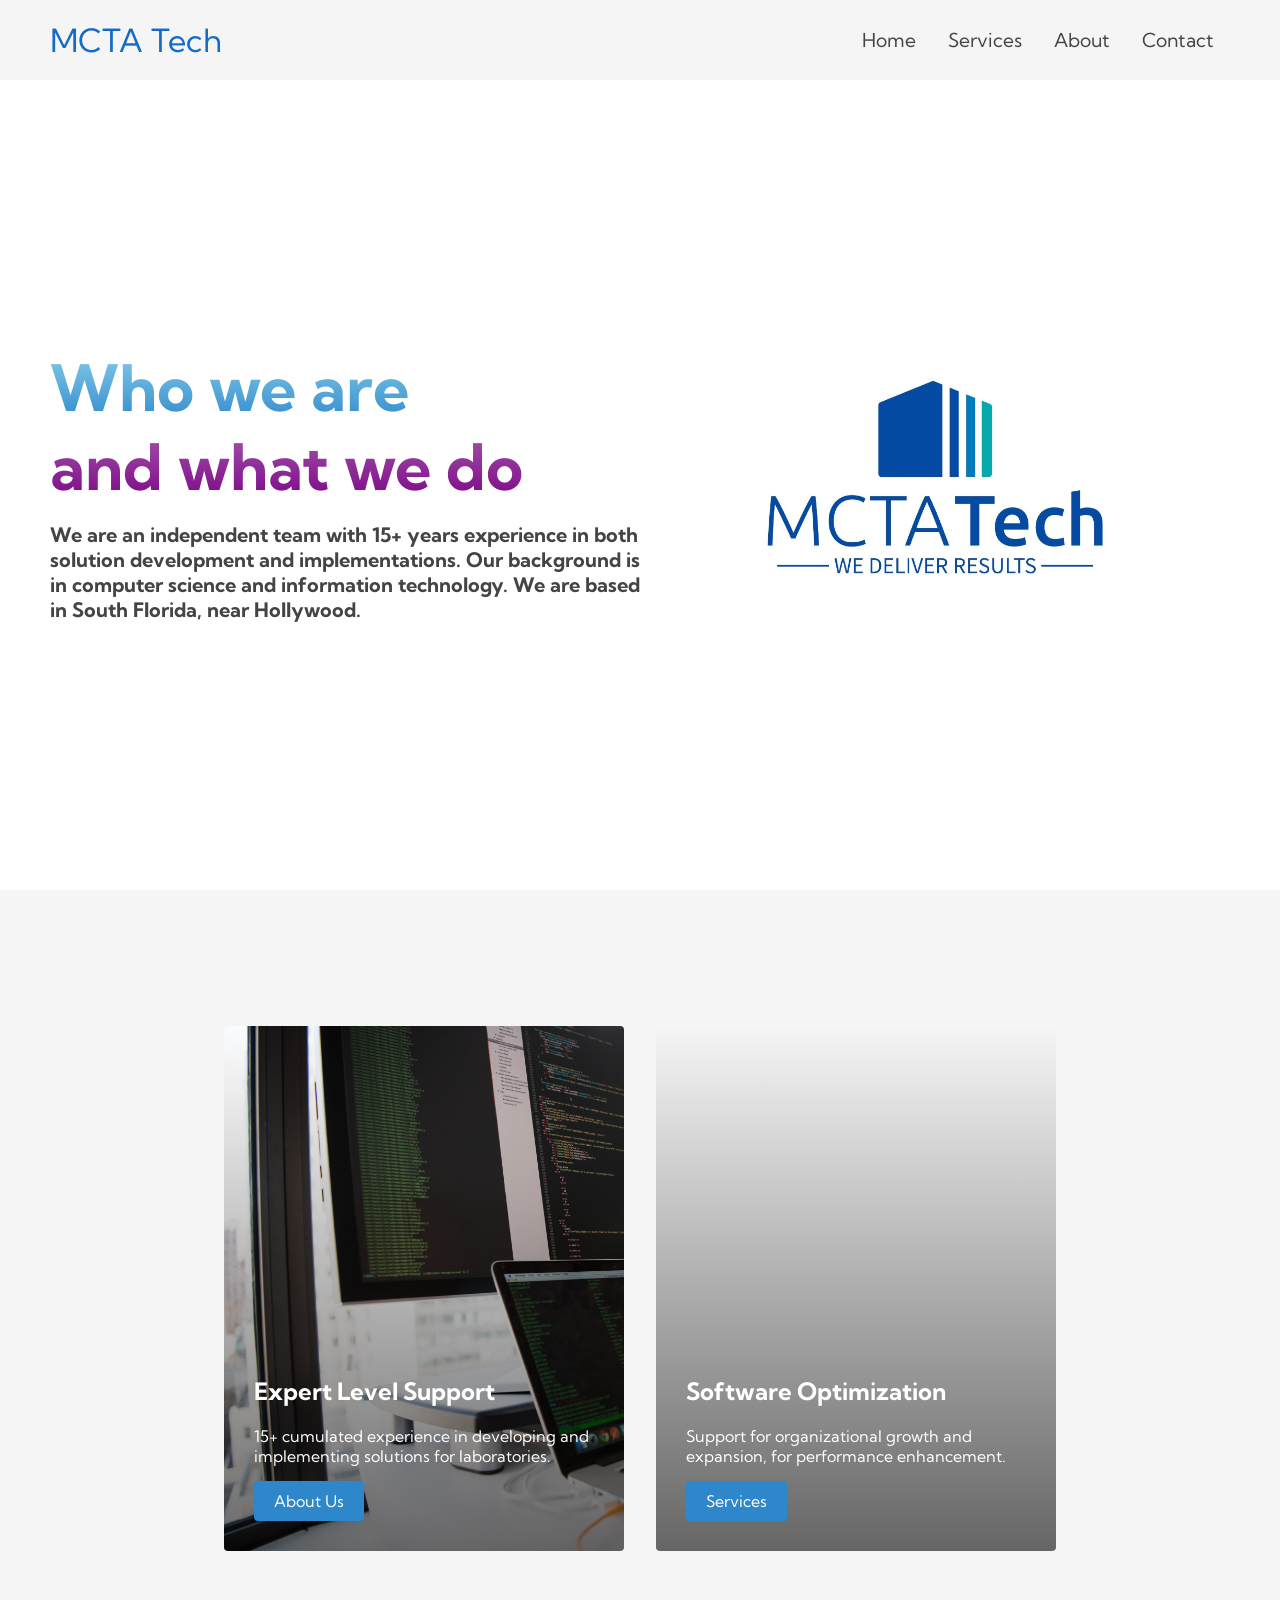
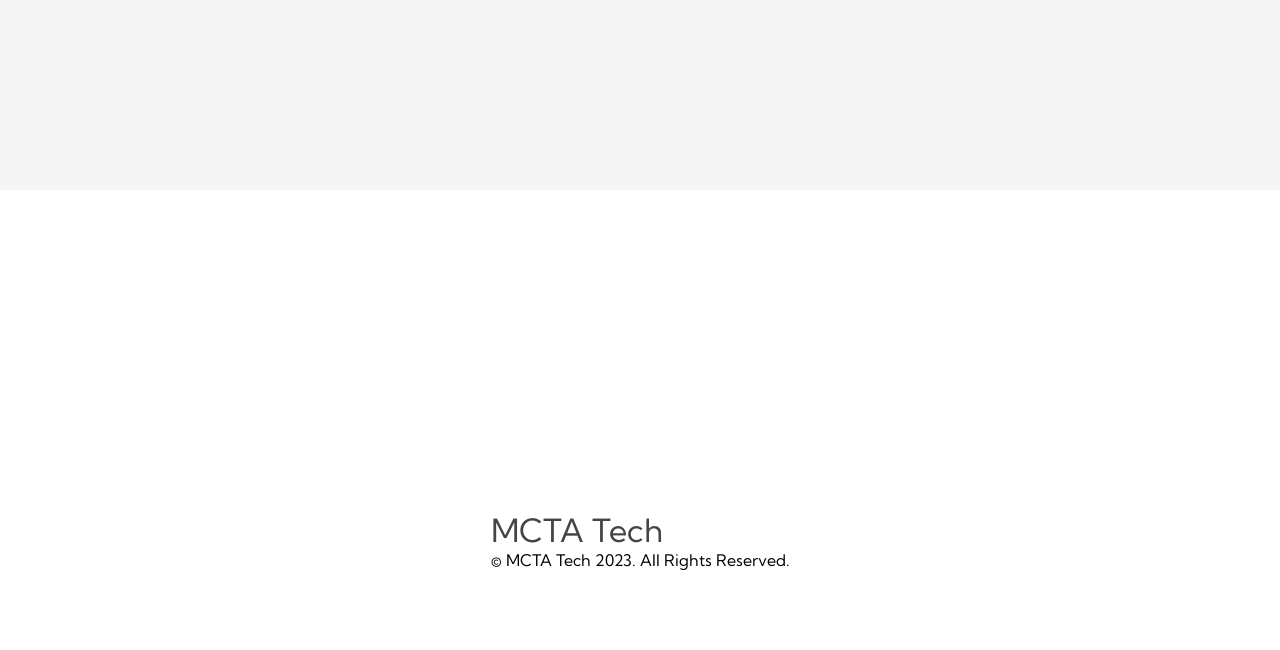
==== aboutus.html @ 3c1757f3 "Update aboutus.html" ====
<!DOCTYPE html>
<html lang="en">
    <head>
        <meta charset="UTF-8" />
        <meta name="viewport" content="width=device-width, initial-scale=1.0, user-scalable=no">
        <title>MCTA Tech</title>
        <link rel="stylesheet" href="style.css" />
        <link rel="icon" type="image/png" href="mcico.png">
        <link href="https://fonts.googleapis.com/css2?family=Kumbh+Sans:wght@500;700&display=swap" rel="stylesheet">
    </head>
    <body>
        <nav class="navbar">
            <div class="navbar__container">
                <a href="index.html" id="navbar__logo">MCTA Tech</a>
                <div class="navbar__toggle" id="mobile-menu">
                    <span class="bar"></span>
                    <span class="bar"></span>
                    <span class="bar"></span>
                </div>
                <ul class="navbar__menu">
                    <li class="navbar__item">
                        <a href="index.html" class="navbar__links">Home</a>
                    </li>
                    <li class="navbar__item">
                        <a href="services.html" class="navbar__links">Services</a>
                    </li>
                    <li class="navbar__item">
                        <a href="aboutus.html" class="navbar__links">About</a>
                    </li>
                    <li class="navbar__item">
                        <a href="contact.html" class="navbar__links">Contact</a>
                    </li>

                    <!---
                    <li class="navbar__btn">
                        <a href="contact.html" class="button">Contact</a>
                    </li>
                    --->

                </ul> 
            </div>
        </nav>

        <!--hero section-->
        <div class="main">
            <div class="main__container">
                <div class="main__content">
                    <h1>Who we are</h1>
                    <h2>and what we do</h2>
                    <p>We are an independent team with 15+ years experience in both solution development and
                        implementations. Our background is in computer science and information technology.
                        We are based in South Florida, near Hollywood.</p>
                    <!-- <button class="main__btn"><a href="/services.html">Learn More</a></button> -->
                </div>
                <div class="main__img--container">
                    <img src="MCTA Tech.jpg" id="main__img">
                </div>    
            </div>
        </div>

        <!--Services Section-->
        <div class="services">
            <br><br><br><br><br><br>
            <div class="services__container">
                <div class="services__card">
                    <h2>Expert Level Support</h2>
                    <p>15+ cumulated experience in developing and implementing solutions for laboratories.</p>
                    <button><a href="aboutus.html">About Us</a></button>
                </div>
                <div class="services__card">
                    <h2>Software Optimization</h2>
                    <p>Support for organizational growth and expansion, for performance enhancement.</p>
                    <button><a href="services.html">Services</a></button>
                </div>
            </div>
        </div>

        <!--footer section-->
        <br>
        <br><br><br><br><br><br><br><br><br><br>
        <div class="footer__container">
            <div class="social__media">
                <div class="social__media--wrap">
                    <div class="footer__logo">
                        <a href="index.html" id="footer__logo"><i class=
                        "fas faa-gem"></i>MCTA Tech</a>
                    </div>
                    <p class="website__right">&copy; MCTA Tech 2023. All Rights Reserved.</p>
                </div>
            </div>
        </div>



        <script src="index.js"></script>
    </body>
</html>
---- style.css ----
* {
    box-sizing: border-box;
    margin: 0;
    padding: 0;
    font-family: 'Kumbh Sans', sans-serif
}

.navbar {
    background: whitesmoke;
    height: 80px;
    display: flex;
    justify-content: center;
    align-items: center;
    font-size: 1.2rem;
    position: sticky;
    top: 0;
    z-index: 999;
}

.navbar__container {
    display: flex;
    justify-content: space-between;
    height: 80px;
    z-index: 1;
    width: 100%;
    max-width: 1300px;
    margin: 0 auto;
    padding: 0 50px;
}

#navbar__logo {
    background-color: rgb(46, 135, 203);
    background-image: linear-gradient(to top, rgb(13, 117, 203) 0%, rgb(27, 98, 196) 100%);
    background-size: 100%;
    -webkit-background-clip: text;
    -moz-background-clip: text;
    -webkit-text-fill-color: transparent;
    -moz-text-fill-color: transparent;
    display: flex;
    align-items: center;
    cursor: pointer;
    text-decoration: none;
    font-size: 2rem;

}

.fa-gem {
    margin-right: 0.5rem;
}

.navbar__menu {
    display: flex;
    align-items: center;
    list-style: none;
    text-align: center;
}

.navbar__item {
    height: 80px;
}

.navbar__links {
    color: #444;
    display: flex;
    align-items: center;
    justify-content: center;
    text-decoration: none;
    padding: 0 1rem;
    height: 100%
}

/*
.navbar__btn {
    display: flex;
    justify-content: center;
    align-items: center;
    padding: 0 1rem;
    width: 100%
}

.button {
    display: flex;
    justify-content: center;
    align-items: center;
    text-decoration: none;
    padding: 10px 20px;
    height: 100%;
    width: 100%;
    border: none;
    outline: none;
    border-radius: 4px;
    background: rgb(46, 135, 203);
    color: #fff;
    transition: transform 0.3s;
}

.button:active {
    transform: scale(0.8);
}

*/

.navbar__links:hover {
    color:rgb(46, 135, 203);
    transition: all 0.3s ease;
}

@media screen and (max-width: 960px) {
    .navbar__container {
        display: flex;
        justify-content: space-between;
        height: 80px;
        z-index: 1;
        width: 100%;
        max-width: 1300px;
        padding: 0;
    }

    .navbar__menu {
        display: grid;
        grid-template-columns: auto;
        margin: 0;
        width: 100%;
        position: absolute;
        top: -1000px;
        opacity: 0;
        transition: all 0.5s ease;
        height: 50vh;
        z-index: -1;
    }

    .navbar__menu.active {
        background: whitesmoke;
        top: 100%;
        opacity: 1;
        transition: all 0.5s ease;
        z-index: 99;
        height: 50vh;
        font-size: 1.6rem;
    }

    #navbar__logo {
        padding-left: 25px;
    }

    .navbar__toggle .bar {
        width: 25px;
        height: 3px;
        margin: 5px auto;
        transition: all 0.3s ease-in-out;
        background: black;
    }

    .navbar__item {
        width: 100%;
    }

    .navbar__links {
        text-align: center;
        padding: 2rem;
        width: 100%;
        display: table;
    }

    #mobile-menu {
        position: absolute;
        top: 20%;
        right: 5%;
        transform: translate(5%, 20%);
    }

    .navbar__toggle .bar {
        display: block;
        cursor: pointer;
    }

    #mobile-menu.is-active .bar:nth-child(2) {
        opacity: 0;
    }

    #mobile-menu.is-active .bar:nth-child(1) {
        transform: translateY(8px) rotate(45deg);

    }

    #mobile-menu.is-active .bar:nth-child(1) {
        transform: translateY(8px) rotate(45deg);
    }

}

/* Hero section */

.main {
    background-color: white;
}

.main__container {
    display: grid;
    grid-template-columns: 1fr 1fr;
    align-items: center;
    justify-self: center;
    margin: 0 auto;
    height: 90vh;
    background-color: white;
    z-index: 1;
    width: 100%;
    max-width: 1300px;
    padding: 0 50px;
}

.main__content h1 {
    font-size: 4rem;
    background-color: rgb(46, 135, 203);
    background-image: linear-gradient(to top, rgb(46, 135, 203) 0%, skyblue 100%);
    background-size: 100%;
    -webkit-background-clip: text;
    -moz-background-clip: text;
    -webkit-text-fill-color: transparent;
    -moz-text-fill-color: transparent;
}

.main__content h2 {
    font-size: 4rem;
    background-color: rgb(122, 2, 133);
    background-image: linear-gradient(to top, rgb(122, 2, 133) 0%, rgb(165, 89, 172) 100%);
    background-size: 100%;
    -webkit-background-clip: text;
    -moz-background-clip: text;
    -webkit-text-fill-color: transparent;
    -moz-text-fill-color: transparent;
}

.main__content p {
    margin-top: 1rem;
    font-size: 20px;
    font-weight: 700;
    color: #444;
}

.main__btn {
    font-size: 1rem;
    background-image: linear-gradient(to top, rgb(46, 135, 203) 0%, skyblue 100%);
    padding: 14px 32px;
    border: none;
    border-radius: 4px;
    color: #444;
    margin-top: 2rem;
    cursor: pointer;
    position: relative;
    transition: all 0.35s;
    outline: none;
}

.main__btn a {
    position: relative;
    z-index: 2;
    color: white;
    text-decoration: none;
}

.main__btn:after {
    position: absolute;
    content: '';
    top: 0;
    left: 0;
    width: 0;
    height: 100%;
    background: rgb(132, 5, 143);
    transition: all 0.35s;
    border-radius: 4px;
}

.main__btn:hover {
    color: #fff;
}

.main__btn:hover:after {
    width: 100%;
}

.main__img--container {
    text-align: center;
}

#main__img {
    height: 80%;
    width: 80%;
}

/*  mobile responsive  */

@media screen and (max-width: 768px) {
    .main__container {
        display: grid;
        grid-template-columns: auto;
        align-items: center;
        justify-self: center;
        width: 100%;
        margin: 0 auto;
        height: 90vh;
    }
    .main__content {
        text-align: center;
        margin-bottom: 4rem;
    }

    .main__content h1 {
        font-size: 2.5rem;
        margin-top: 2rem;
    }

    .main__content h2 {
        font-size: 3rem;
    }

    .main__content p {
        margin-top: 1rem;
        font-size: 1.5rem;
    }
}

@media screen and (max-width: 480px) {
    .main__content h1 {
        font-size: 2rem;
        margin-top: 3rem;
    }

    .main__content h2 {
        font-size: 2rem;
    }

    .main__content p {
        margin-top: 2rem;
        font-size: 20px;
    }

    .main__btn {
        padding: 12px 36px;
        margin: 2.5rem 0;
    }
}


/*  Services CSS  */

.services {
    background: whitesmoke;
    display: flex;
    flex-direction: column;
    align-items: center;
    height: 100vh;
    margin-bottom: 20px;
}

.services h1 {
    background-color: rgb(46, 135, 203);
    background-image: linear-gradient(to right, rgb(84, 162, 222) 0%, rgb(96, 145, 209) 0%, rgb(98, 146, 228) 21%, rgb(70, 142, 201) 52%, rgb(99, 159, 183) 78%, skyblue 100%);
    background-size: 100%;
    margin-bottom: 5rem;
    font-size: 2.5rem;
    -webkit-background-clip: text;
    -moz-background-clip: text;
    -webkit-text-fill-color: transparent;
    -moz-text-fill-color: transparent;
}

.services__container {
    display: flex;
    justify-content: center;
    flex-wrap: wrap;
}

.services__card {
    margin: 1rem;
    height: 525px;
    width: 400px;
    border-radius: 4px;

    background-image: linear-gradient(
        to bottom, 
      rgba(0,0,0,0) 0%, 
      rgba(7, 6, 6, 0.6) 100%
      ), 
      url('code3.jpg');

    background-size: cover;
    position: relative;
    color: white;
}

.services__card:nth-child(2) {

    background-image: linear-gradient(
        to bottom, 
      rgba(0,0,0,0) 0%, 
      rgba(7, 6, 6, 0.6) 100%
      ), 
      url('building.jpg');

}

.services h2 {
    position: absolute;
    top: 350px;
    left: 30px;
}

.services__card p {
    position: absolute;
    top: 400px;
    left: 30px;
}

.services__card button {
    color: white;
    padding: 10px 20px;
    margin-top: 15px;
    border: none;
    outline: none;
    border-radius: 4px;
    background: rgb(46, 135, 203);
    position: absolute;
    top: 440px;
    left: 30px;
    font-size: 1rem;
    cursor: pointer;
    transition: transform 0.3s;
}

.services__card button:active {
    transform: scale(0.8);
}

.services__card:hover {
    transform: scale(1.075);
    transition: 0.2s ease-in;
    cursor: pointer;
}

.services__card a {
    color: white;
    text-decoration: none;
    display: inline-block;
}


@media screen and (max-width: 960px) {
    .services {
        height: 1600px;
    }

    .services h1 {
        font-size: 2rem;
        margin-top: 12rem;
    }
}

@media screen and (max-width: 480px) {
    .services {
        height: 1400px;
    }

    .services h1 {
        font-size: 1.2rem;
    }

    .services__card {
        width: 300px;
    }
}

/*  footer CSS  */

.footer__container {
    background-color: white;
    padding: 5rem 0;
    display: flex;
    flex-direction: column;
    justify-content: center;
    align-items: center;
}

#footer__logo {
    color: #444;
    display: flex;
    align-items: center;
    cursor: pointer;
    text-decoration: none;
    font-size: 2rem;
}

.midtext {
    color: #444;
    font-size: 20px;
}


.middiv {
    text-align: center;
    align-items: center;
    justify-content: center;
    display: flex;
}

.contactclass {
    text-align: center;
    align-items: center;
    justify-content: center;
    display: flex;
}


.form-contact {
    margin: auto;
    background-color: white;
    display: flex;
    flex-direction: column;
    gap: 1rem;
    align-items: center;
}

.contactmess {
    text-align: center;
    align-items: center;
    justify-content: center;
    display: flex;
}

.sentmessage {
    text-align: center;
    align-items: center;
    justify-content: center;
    display: flex;
}

.checkdiv {
    text-align: center;
    align-items: center;
    justify-content: center;
    display: flex;
}

.success {
    font-size: 20px;
    background-color: rgb(122, 2, 133);
    background-image: linear-gradient(to top, rgb(122, 2, 133) 0%, rgb(165, 89, 172) 100%);
    background-size: 100%;
    -webkit-background-clip: text;
    -moz-background-clip: text;
    -webkit-text-fill-color: transparent;
    -moz-text-fill-color: transparent;
}

.contacth2 {
    font-size: 3rem;
    background-color: rgb(46, 135, 203);
    background-image: linear-gradient(to top, rgb(46, 135, 203) 0%, skyblue 100%);
    background-size: 100%;
    -webkit-background-clip: text;
    -moz-background-clip: text;
    -webkit-text-fill-color: transparent;
    -moz-text-fill-color: transparent;
}

.form-contact input {
    width: 350px;
    height: 40px;
    padding: 0.5rem;
    border-radius: 16px;
    border: none;
    outline: none;
    box-shadow: 1px 1px 5px black;
}

.form-contact input[type="submit"]{

    background-color: rgb(142, 20, 153);
    background-image: linear-gradient(to top, rgb(133, 15, 143) 0%, rgb(165, 89, 172) 100%);
    background-size: 100%;

    padding: 10px 20px;
    margin-top: 8px; /* Add some spacing between the form and the submit button */

    color: white;
    display: none;
    border-radius: 10px;
    outline: none;
    height: 40px;
    width: 300px;
    font-size: 16px;
    cursor: pointer;
    transition: transform 0.3s;
}

.form-contact input[type="submit"]:active {
    transform: scale(0.8); /* Shrink the button on click */
}

/*--------------------------------*/

.services1 {
    background: whitesmoke;
    display: flex;
    flex-direction: column;
    align-items: center;
    height: 100vh;
    margin-bottom: 20px;
}

.services1 h1 {
    background-color: rgb(46, 135, 203);
    background-image: linear-gradient(to right, rgb(84, 162, 222) 0%, rgb(96, 145, 209) 0%, rgb(98, 146, 228) 21%, rgb(70, 142, 201) 52%, rgb(99, 159, 183) 78%, skyblue 100%);
    background-size: 100%;
    margin-bottom: 5rem;
    font-size: 2.5rem;
    -webkit-background-clip: text;
    -moz-background-clip: text;
    -webkit-text-fill-color: transparent;
    -moz-text-fill-color: transparent;
}

.services1__container {
    display: flex;
    justify-content: center;
    flex-wrap: wrap;
}

.services1__card {
    margin: 1rem;
    height: 525px;
    width: 400px;
    border-radius: 4px;

    background-image: linear-gradient(
        to bottom, 
      rgba(0,0,0,0) 0%, 
      rgba(7, 6, 6, 0.6) 100%
      ), 
      url('code3.jpg');

    background-size: cover;
    position: relative;
    color: white;
}

.services1__card:nth-child(2) {

    background-image: linear-gradient(
        to bottom, 
      rgba(0,0,0,0) 0%, 
      rgba(7, 6, 6, 0.6) 100%
      ), 
      url('building.jpg');

}

.services1 h2 {
    position: absolute;
    top: 350px;
    left: 30px;
}

.services1__card p {
    position: absolute;
    top: 400px;
    left: 30px;
}

.services1__card button {
    color: white;
    padding: 10px 20px;
    margin-top: 15px;
    border: none;
    outline: none;
    border-radius: 4px;
    background: rgb(46, 135, 203);
    position: absolute;
    top: 440px;
    left: 30px;
    font-size: 1rem;
    cursor: pointer;
    transition: transform 0.3s;
}

.services1__card button:active {
    transform: scale(0.8);
}

.services1__card:hover {
    transform: scale(1.075);
    transition: 0.2s ease-in;
    cursor: pointer;
}

.services1__card a {
    color: white;
    text-decoration: none;
    display: inline-block;
}


@media screen and (max-width: 960px) {
    .services1 {
        height: 1600px;
    }

    .services1 h1 {
        font-size: 2rem;
        margin-top: 12rem;
    }
}

@media screen and (max-width: 480px) {
    .services1 {
        height: 1400px;
    }

    .services1 h1 {
        font-size: 1.2rem;
    }

    .services1__card {
        width: 300px;
    }
}


/*-----Captcha-------*/

.containerr {
    text-align: center;
    align-items: center;
    justify-content: center;

}

.containerr input {
    width: 250px;
    height: 40px;
    padding: 0.5rem;
    border-radius: 16px;
    border: none;
    outline: none;
    box-shadow: 1px 1px 5px black;

}

#capbtn {
    background-color: rgb(142, 20, 153);
    background-image: linear-gradient(to top, rgb(133, 15, 143) 0%, rgb(165, 89, 172) 100%);
    background-size: 100%;
    padding: 10px 20px;
    margin-top: 8px; /* Add some spacing between the form and the submit button */
    color: white;
    border: none;
    border-radius: 10px;
    outline: none;
    height: 40px;
    width: 250px;
    font-size: 16px;
    cursor: pointer;
    transition: transform 0.3s;
 
}

#capbtn:active {
    transform: scale(0.8); /* Shrink the button on click */
}


.message {
    margin-top:7px;
    font: 16px;
    display: none;
}

.message.active {
    display: block;
}

.input_field {
    margin-top: 10px;
}

/*--Services page edit--*/

.p1 {
    margin-top: 1rem;
    font-size: 20px;
    font-weight: 700;
    color: #444;
}

.divp1 {
    justify-content: center;
    align-items: center;
    text-align: center;
}
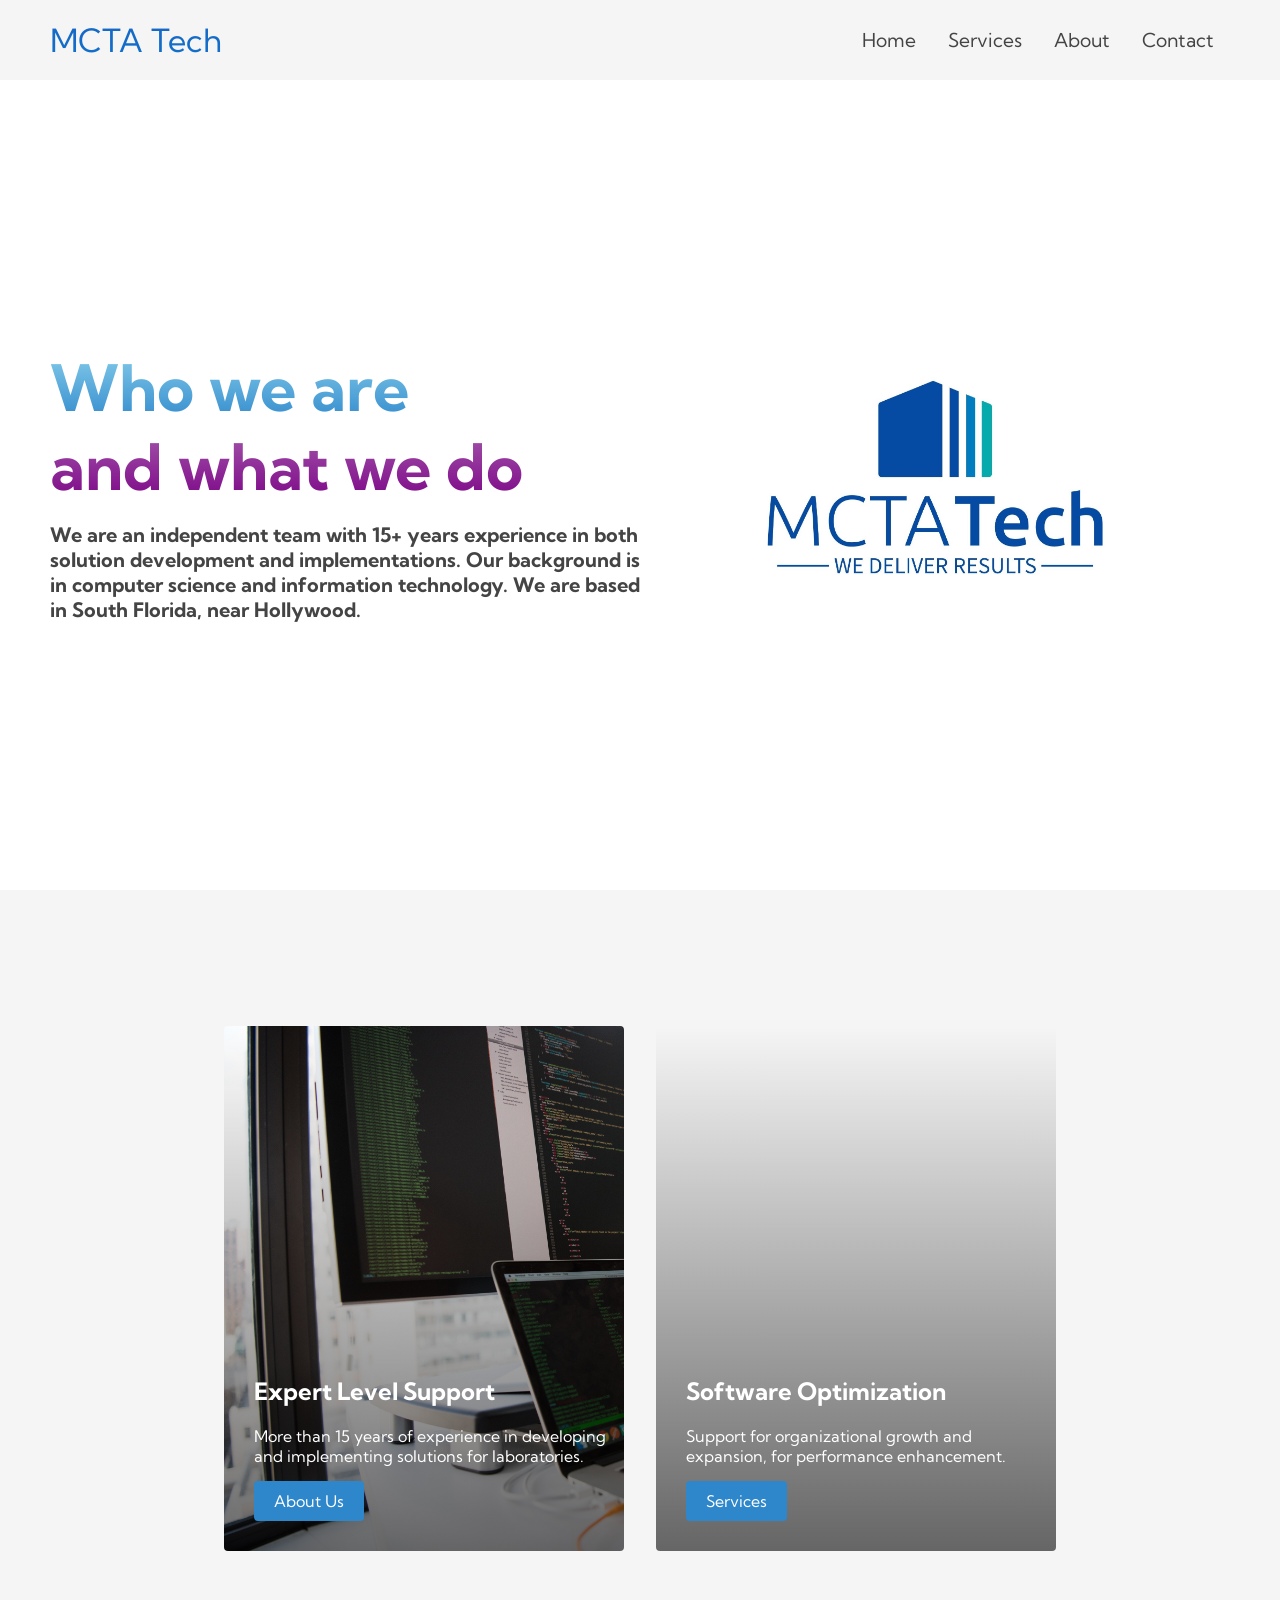
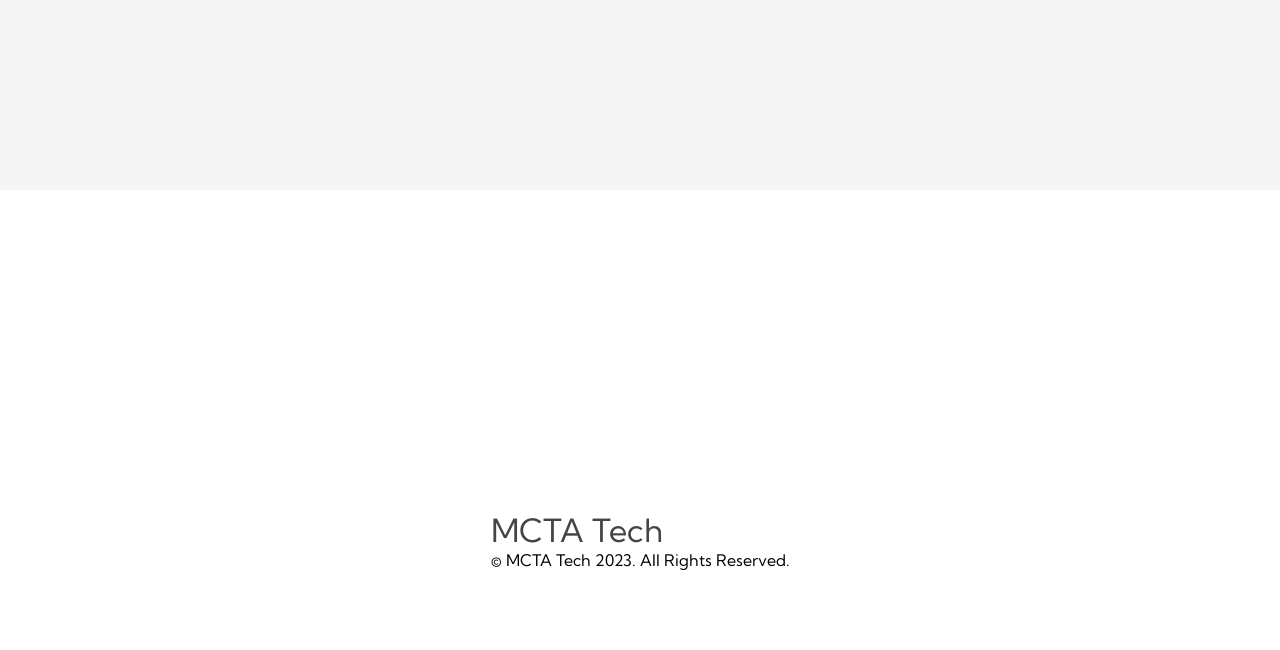
==== commit 8a4f451d: "Update aboutus.html" ====
--- a/aboutus.html
+++ b/aboutus.html
@@ -64,7 +64,7 @@
             <div class="services__container">
                 <div class="services__card">
                     <h2>Expert Level Support</h2>
-                    <p>15+ cumulated experience in developing and implementing solutions for laboratories.</p>
+                    <p>More than 15 years of experience in developing and implementing solutions for laboratories.</p>
                     <button><a href="aboutus.html">About Us</a></button>
                 </div>
                 <div class="services__card">
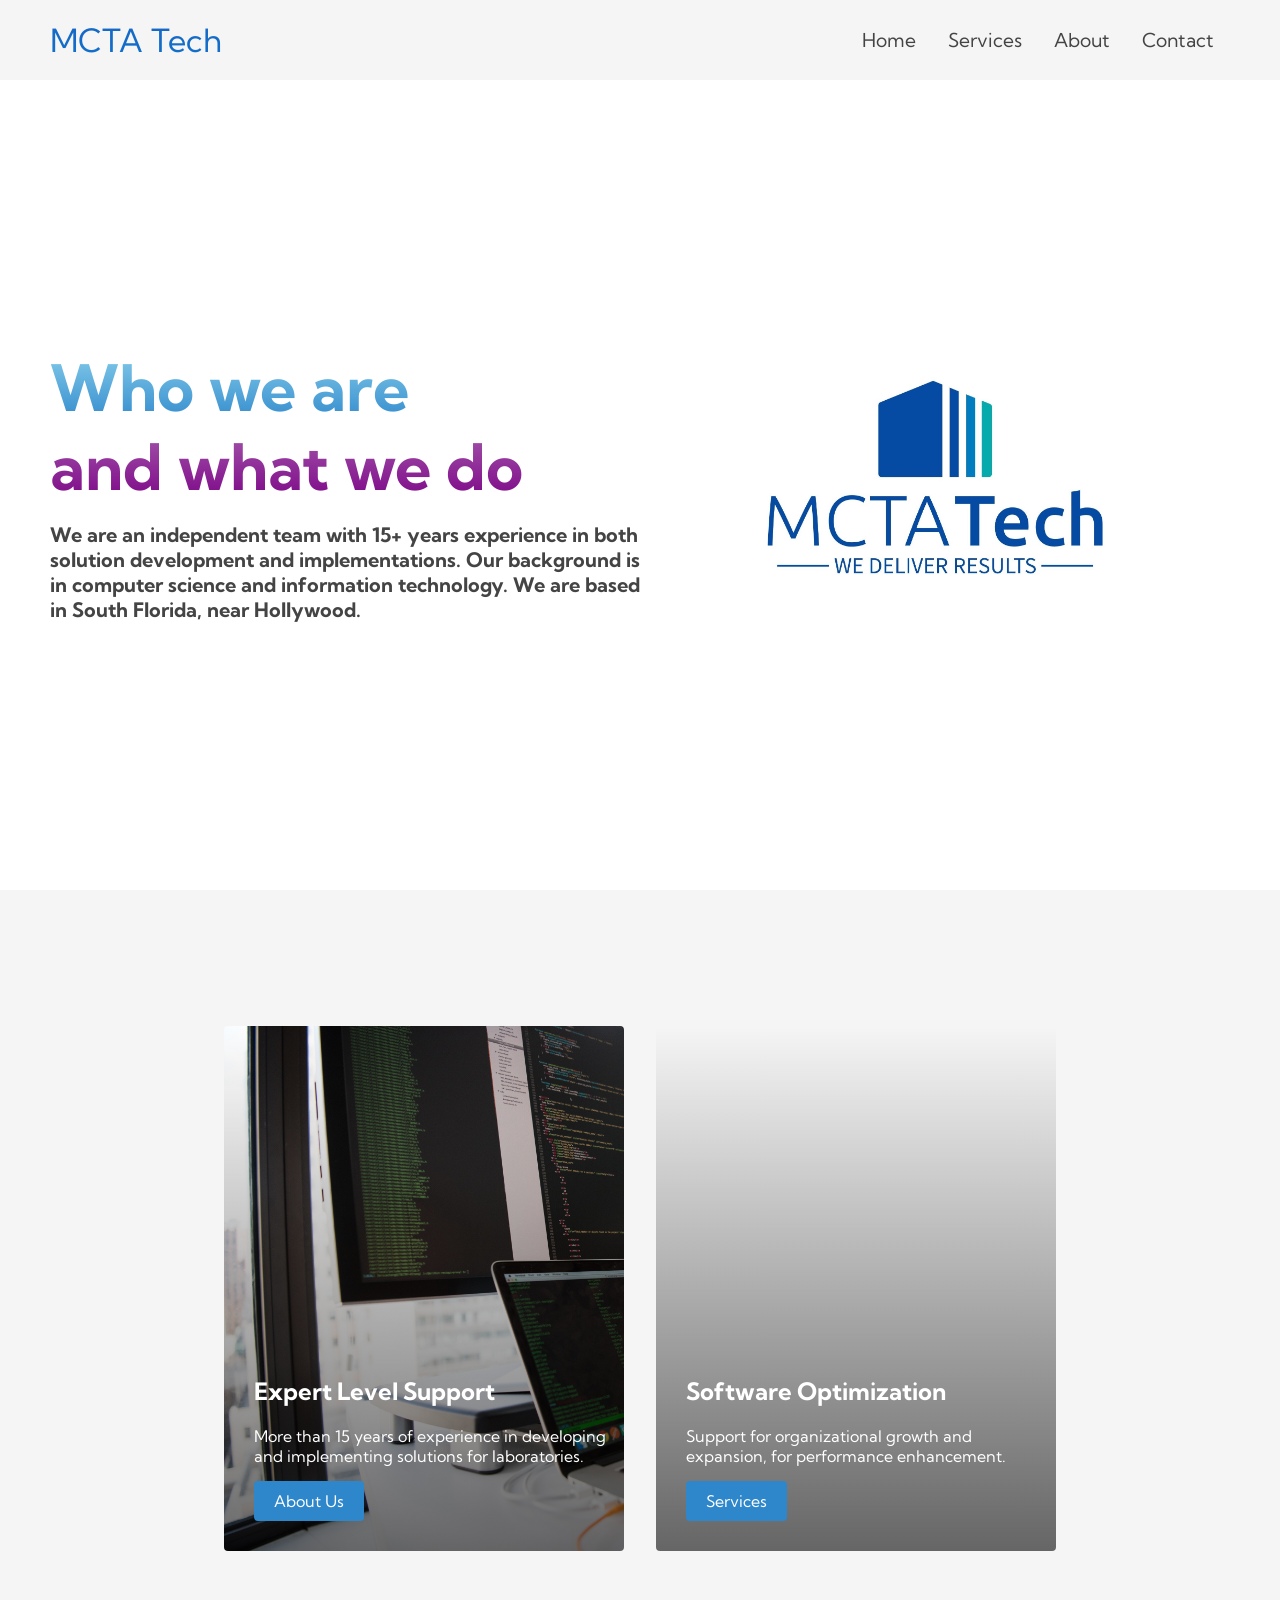
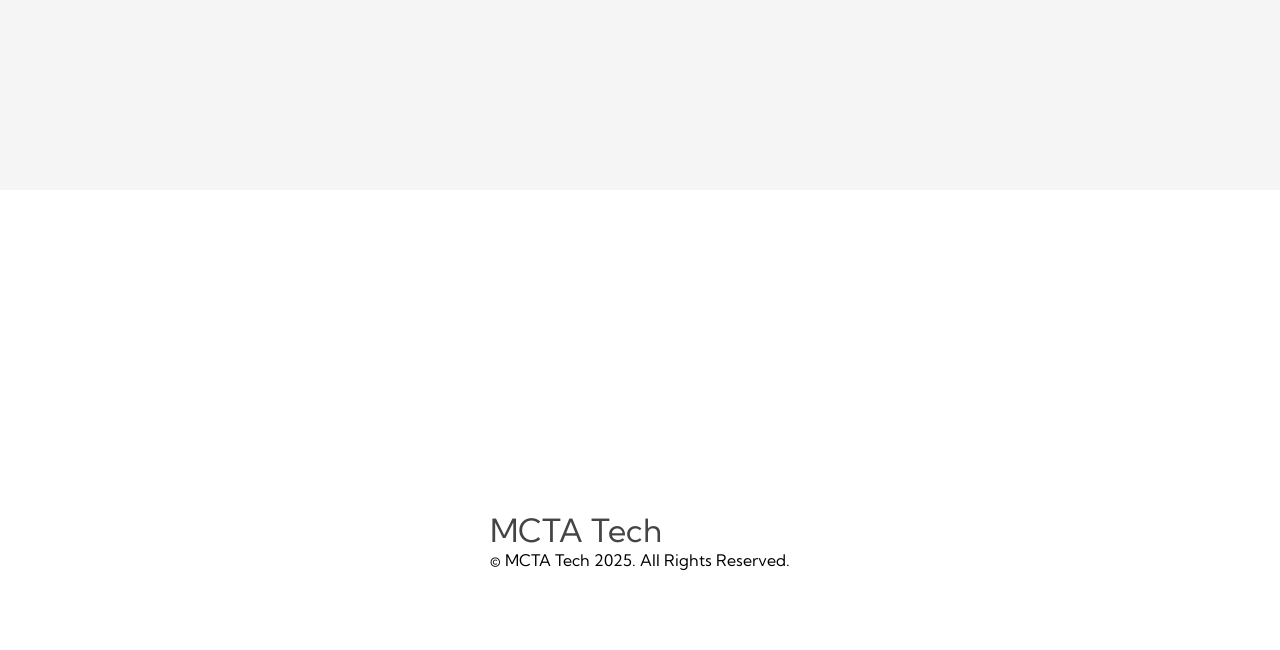
==== commit 165ba5c6: "Update copyright year from 2023 to 2025" ====
--- a/aboutus.html
+++ b/aboutus.html
@@ -85,7 +85,7 @@
                         <a href="index.html" id="footer__logo"><i class=
                         "fas faa-gem"></i>MCTA Tech</a>
                     </div>
-                    <p class="website__right">&copy; MCTA Tech 2023. All Rights Reserved.</p>
+                    <p class="website__right">&copy; MCTA Tech 2025. All Rights Reserved.</p>
                 </div>
             </div>
         </div>
--- a/style.css
+++ b/style.css
@@ -245,7 +245,7 @@
     border: none;
     border-radius: 4px;
     color: #444;
-    margin-top: 2rem;
+    margin-top: 15px;
     cursor: pointer;
     position: relative;
     transition: all 0.35s;
@@ -508,6 +508,7 @@
     align-items: center;
     justify-content: center;
     display: flex;
+    height: max-content;
 }
 
 
@@ -561,6 +562,26 @@
     -moz-background-clip: text;
     -webkit-text-fill-color: transparent;
     -moz-text-fill-color: transparent;
+}
+
+#fmessage {
+    height: 84px;
+    padding: 10px;
+    resize: none;
+}
+
+#placeholder22 {
+    color: #7f7f7f
+}
+
+.form-contact textarea {
+    width: 350px;
+    height: 84px;
+    padding: 0.5rem;
+    border-radius: 16px;
+    border: none;
+    outline: none;
+    box-shadow: 1px 1px 5px black;
 }
 
 .form-contact input {
@@ -783,8 +804,8 @@
     margin-top: 10px;
 }
 
+
 /*--Services page edit--*/
-
 .p1 {
     margin-top: 1rem;
     font-size: 20px;
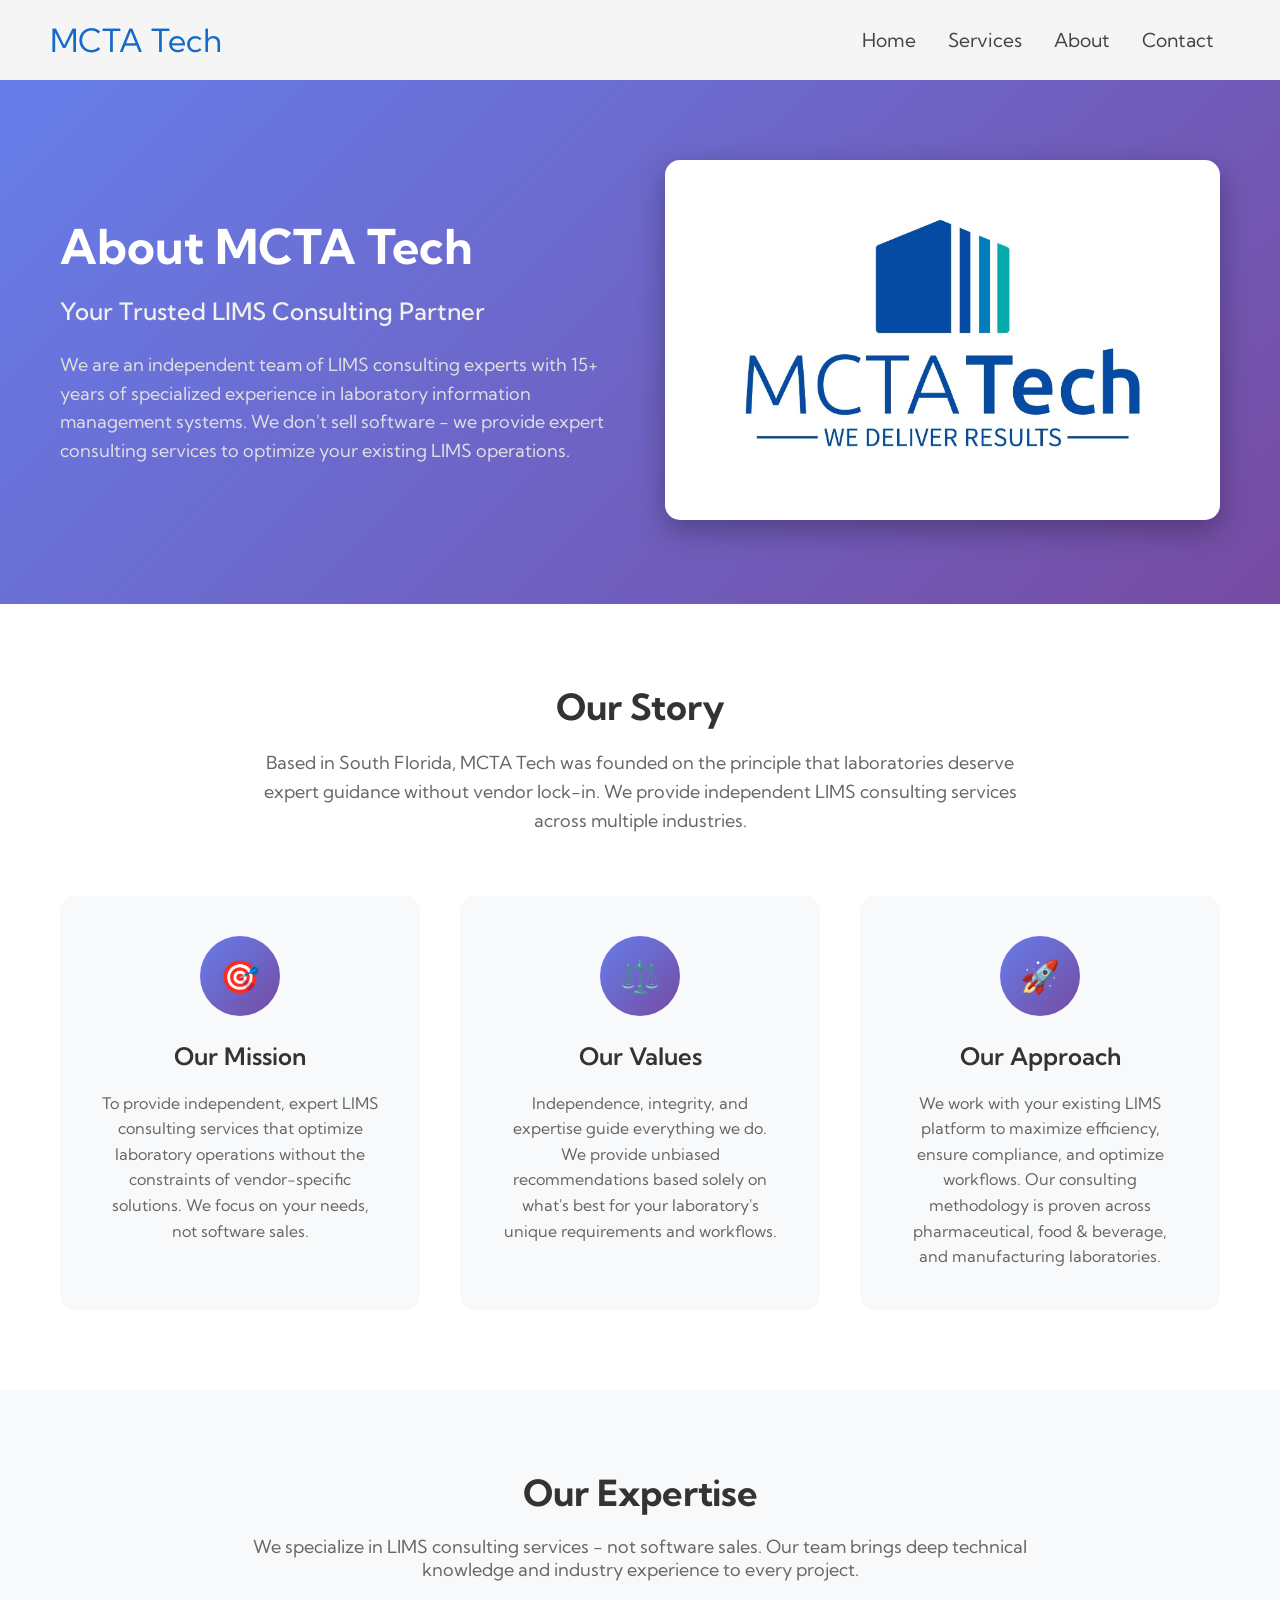
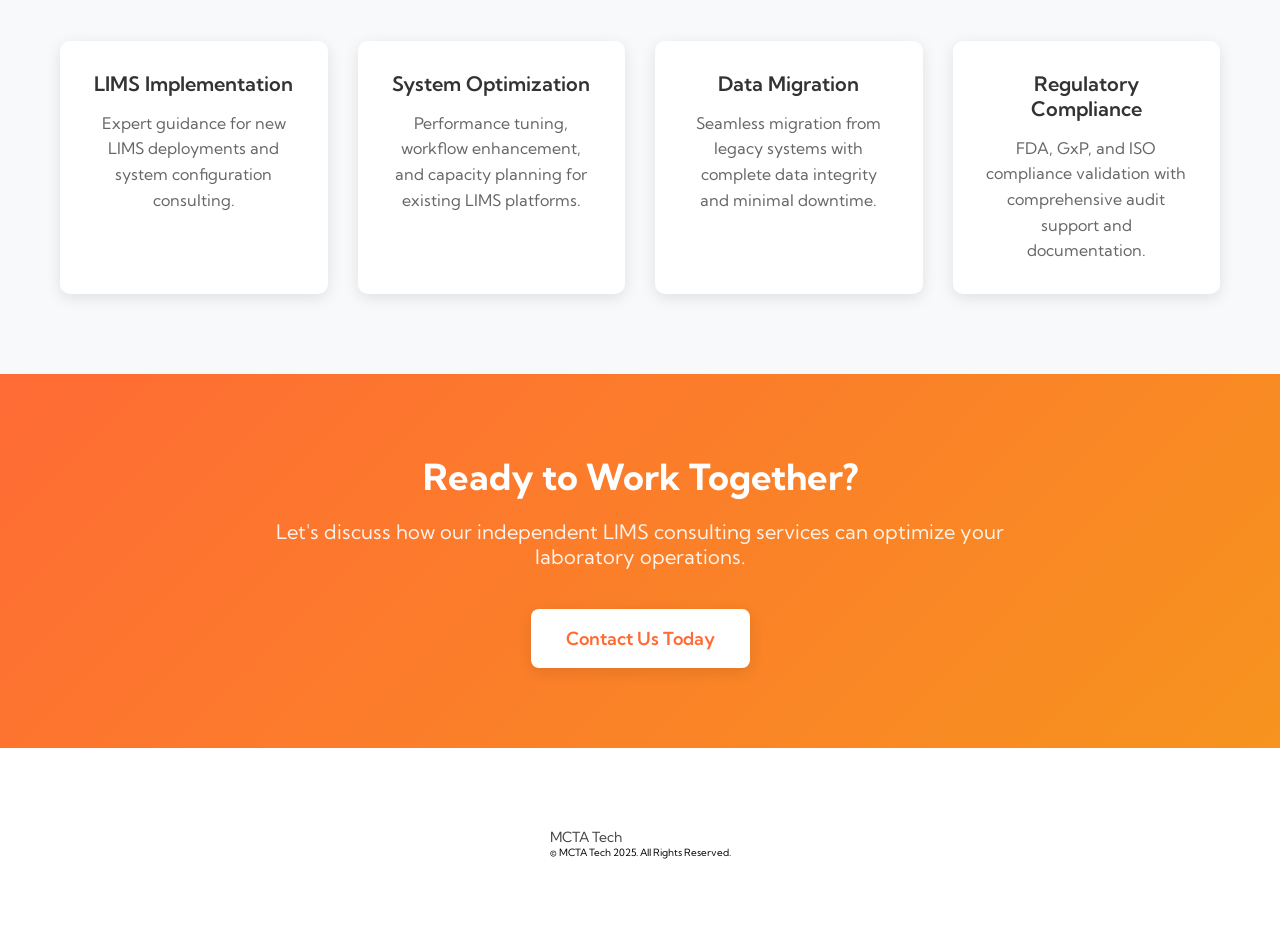
==== commit 039bcff7: "Improve contact page styling and make footer text smaller across all pages" ====
--- a/aboutus.html
+++ b/aboutus.html
@@ -3,7 +3,9 @@
     <head>
         <meta charset="UTF-8" />
         <meta name="viewport" content="width=device-width, initial-scale=1.0, user-scalable=no">
-        <title>MCTA Tech</title>
+        <meta name="description" content="LIMS consulting experts with 15+ years experience. We provide implementation, optimization, and regulatory compliance services for laboratory information management systems.">
+        <meta name="keywords" content="LIMS consulting, STARLIMS, laboratory software consultant, LIMS implementation, regulatory compliance, laboratory automation">
+        <title>About Us | LIMS Consulting Experts | MCTA Tech</title>
         <link rel="stylesheet" href="style.css" />
         <link rel="icon" type="image/png" href="mcico.png">
         <link href="https://fonts.googleapis.com/css2?family=Kumbh+Sans:wght@500;700&display=swap" rel="stylesheet">
@@ -42,50 +44,119 @@
         </nav>
 
         <!--hero section-->
-        <div class="main">
-            <div class="main__container">
-                <div class="main__content">
-                    <h1>Who we are</h1>
-                    <h2>and what we do</h2>
-                    <p>We are an independent team with 15+ years experience in both solution development and
-                        implementations. Our background is in computer science and information technology.
-                        We are based in South Florida, near Hollywood.</p>
-                    <!-- <button class="main__btn"><a href="/services.html">Learn More</a></button> -->
+        <div style="background: linear-gradient(135deg, #667eea 0%, #764ba2 100%); color: white; padding: 80px 0; min-height: 400px;">
+            <div style="max-width: 1200px; margin: 0 auto; padding: 0 20px; display: grid; grid-template-columns: 1fr 1fr; gap: 50px; align-items: center;">
+                <div>
+                    <h1 style="font-size: 48px; font-weight: 700; margin-bottom: 20px; line-height: 1.2;">About MCTA Tech</h1>
+                    <h2 style="font-size: 24px; font-weight: 500; margin-bottom: 25px; color: #f0f0f0;">Your Trusted LIMS Consulting Partner</h2>
+                    <p style="font-size: 18px; line-height: 1.6; color: #e0e0e0;">
+                        We are an independent team of LIMS consulting experts with 15+ years of specialized experience in laboratory information management systems. We don't sell software - we provide expert consulting services to optimize your existing LIMS operations.
+                    </p>
                 </div>
-                <div class="main__img--container">
-                    <img src="MCTA Tech.jpg" id="main__img">
+                <div style="text-align: center;">
+                    <img src="MCTA Tech.jpg" style="max-width: 100%; height: auto; border-radius: 15px; box-shadow: 0 10px 30px rgba(0,0,0,0.3);">
                 </div>    
             </div>
         </div>
 
-        <!--Services Section-->
-        <div class="services">
-            <br><br><br><br><br><br>
-            <div class="services__container">
-                <div class="services__card">
-                    <h2>Expert Level Support</h2>
-                    <p>More than 15 years of experience in developing and implementing solutions for laboratories.</p>
-                    <button><a href="aboutus.html">About Us</a></button>
+        <!--Our Story Section-->
+        <div style="background: white; padding: 80px 0;">
+            <div style="max-width: 1200px; margin: 0 auto; padding: 0 20px;">
+                <div style="text-align: center; margin-bottom: 60px;">
+                    <h2 style="font-size: 36px; color: #333; margin-bottom: 20px; font-weight: 700;">Our Story</h2>
+                    <p style="font-size: 18px; color: #666; max-width: 800px; margin: 0 auto; line-height: 1.6;">
+                        Based in South Florida, MCTA Tech was founded on the principle that laboratories deserve expert guidance without vendor lock-in. We provide independent LIMS consulting services across multiple industries.
+                    </p>
                 </div>
-                <div class="services__card">
-                    <h2>Software Optimization</h2>
-                    <p>Support for organizational growth and expansion, for performance enhancement.</p>
-                    <button><a href="services.html">Services</a></button>
+                
+                <div style="display: grid; grid-template-columns: repeat(auto-fit, minmax(300px, 1fr)); gap: 40px;">
+                    <div style="background: #f8f9fa; padding: 40px; border-radius: 15px; text-align: center;">
+                        <div style="width: 80px; height: 80px; background: linear-gradient(135deg, #667eea 0%, #764ba2 100%); border-radius: 50%; margin: 0 auto 25px; display: flex; align-items: center; justify-content: center;">
+                            <span style="color: white; font-size: 32px; font-weight: bold;">🎯</span>
+                        </div>
+                        <h3 style="font-size: 24px; color: #333; margin-bottom: 20px; font-weight: 600;">Our Mission</h3>
+                        <p style="color: #666; line-height: 1.6;">
+                            To provide independent, expert LIMS consulting services that optimize laboratory operations without the constraints of vendor-specific solutions. We focus on your needs, not software sales.
+                        </p>
+                    </div>
+                    
+                    <div style="background: #f8f9fa; padding: 40px; border-radius: 15px; text-align: center;">
+                        <div style="width: 80px; height: 80px; background: linear-gradient(135deg, #667eea 0%, #764ba2 100%); border-radius: 50%; margin: 0 auto 25px; display: flex; align-items: center; justify-content: center;">
+                            <span style="color: white; font-size: 32px; font-weight: bold;">⚖️</span>
+                        </div>
+                        <h3 style="font-size: 24px; color: #333; margin-bottom: 20px; font-weight: 600;">Our Values</h3>
+                        <p style="color: #666; line-height: 1.6;">
+                            Independence, integrity, and expertise guide everything we do. We provide unbiased recommendations based solely on what's best for your laboratory's unique requirements and workflows.
+                        </p>
+                    </div>
+                    
+                    <div style="background: #f8f9fa; padding: 40px; border-radius: 15px; text-align: center;">
+                        <div style="width: 80px; height: 80px; background: linear-gradient(135deg, #667eea 0%, #764ba2 100%); border-radius: 50%; margin: 0 auto 25px; display: flex; align-items: center; justify-content: center;">
+                            <span style="color: white; font-size: 32px; font-weight: bold;">🚀</span>
+                        </div>
+                        <h3 style="font-size: 24px; color: #333; margin-bottom: 20px; font-weight: 600;">Our Approach</h3>
+                        <p style="color: #666; line-height: 1.6;">
+                            We work with your existing LIMS platform to maximize efficiency, ensure compliance, and optimize workflows. Our consulting methodology is proven across pharmaceutical, food & beverage, and manufacturing laboratories.
+                        </p>
+                    </div>
                 </div>
             </div>
         </div>
 
+        <!--Expertise Section-->
+        <div style="background: #f8f9fa; padding: 80px 0;">
+            <div style="max-width: 1200px; margin: 0 auto; padding: 0 20px; text-align: center;">
+                <h2 style="font-size: 36px; color: #333; margin-bottom: 20px; font-weight: 700;">Our Expertise</h2>
+                <p style="font-size: 18px; color: #666; margin-bottom: 60px; max-width: 800px; margin-left: auto; margin-right: auto;">
+                    We specialize in LIMS consulting services - not software sales. Our team brings deep technical knowledge and industry experience to every project.
+                </p>
+                
+                <div style="display: grid; grid-template-columns: repeat(auto-fit, minmax(250px, 1fr)); gap: 30px;">
+                    <div style="background: white; padding: 30px; border-radius: 10px; box-shadow: 0 4px 15px rgba(0,0,0,0.1);">
+                        <h4 style="font-size: 20px; color: #333; margin-bottom: 15px; font-weight: 600;">LIMS Implementation</h4>
+                        <p style="color: #666; line-height: 1.6;">Expert guidance for new LIMS deployments and system configuration consulting.</p>
+                    </div>
+                    
+                    <div style="background: white; padding: 30px; border-radius: 10px; box-shadow: 0 4px 15px rgba(0,0,0,0.1);">
+                        <h4 style="font-size: 20px; color: #333; margin-bottom: 15px; font-weight: 600;">System Optimization</h4>
+                        <p style="color: #666; line-height: 1.6;">Performance tuning, workflow enhancement, and capacity planning for existing LIMS platforms.</p>
+                    </div>
+                    
+                    <div style="background: white; padding: 30px; border-radius: 10px; box-shadow: 0 4px 15px rgba(0,0,0,0.1);">
+                        <h4 style="font-size: 20px; color: #333; margin-bottom: 15px; font-weight: 600;">Data Migration</h4>
+                        <p style="color: #666; line-height: 1.6;">Seamless migration from legacy systems with complete data integrity and minimal downtime.</p>
+                    </div>
+                    
+                    <div style="background: white; padding: 30px; border-radius: 10px; box-shadow: 0 4px 15px rgba(0,0,0,0.1);">
+                        <h4 style="font-size: 20px; color: #333; margin-bottom: 15px; font-weight: 600;">Regulatory Compliance</h4>
+                        <p style="color: #666; line-height: 1.6;">FDA, GxP, and ISO compliance validation with comprehensive audit support and documentation.</p>
+                    </div>
+                </div>
+            </div>
+        </div>
+
+        <!--CTA Section-->
+        <div style="background: linear-gradient(135deg, #ff6b35 0%, #f7931e 100%); color: white; padding: 80px 0; text-align: center;">
+            <div style="max-width: 800px; margin: 0 auto; padding: 0 20px;">
+                <h2 style="font-size: 36px; margin-bottom: 20px; font-weight: 700;">Ready to Work Together?</h2>
+                <p style="font-size: 20px; margin-bottom: 40px; opacity: 0.9;">
+                    Let's discuss how our independent LIMS consulting services can optimize your laboratory operations.
+                </p>
+                <button style="background: white; color: #ff6b35; border: none; padding: 18px 35px; border-radius: 8px; font-size: 18px; font-weight: 600; cursor: pointer; transition: all 0.3s; box-shadow: 0 4px 15px rgba(0,0,0,0.1);">
+                    <a href="contact.html" style="color: #ff6b35; text-decoration: none;">Contact Us Today</a>
+                </button>
+            </div>
+        </div>
+
         <!--footer section-->
-        <br>
-        <br><br><br><br><br><br><br><br><br><br>
         <div class="footer__container">
             <div class="social__media">
                 <div class="social__media--wrap">
                     <div class="footer__logo">
-                        <a href="index.html" id="footer__logo"><i class=
+                        <a href="index.html" id="footer__logo" style="font-size: 14px;"><i class=
                         "fas faa-gem"></i>MCTA Tech</a>
                     </div>
-                    <p class="website__right">&copy; MCTA Tech 2025. All Rights Reserved.</p>
+                    <p class="website__right" style="font-size: 10px;">&copy; MCTA Tech 2025. All Rights Reserved.</p>
                 </div>
             </div>
         </div>
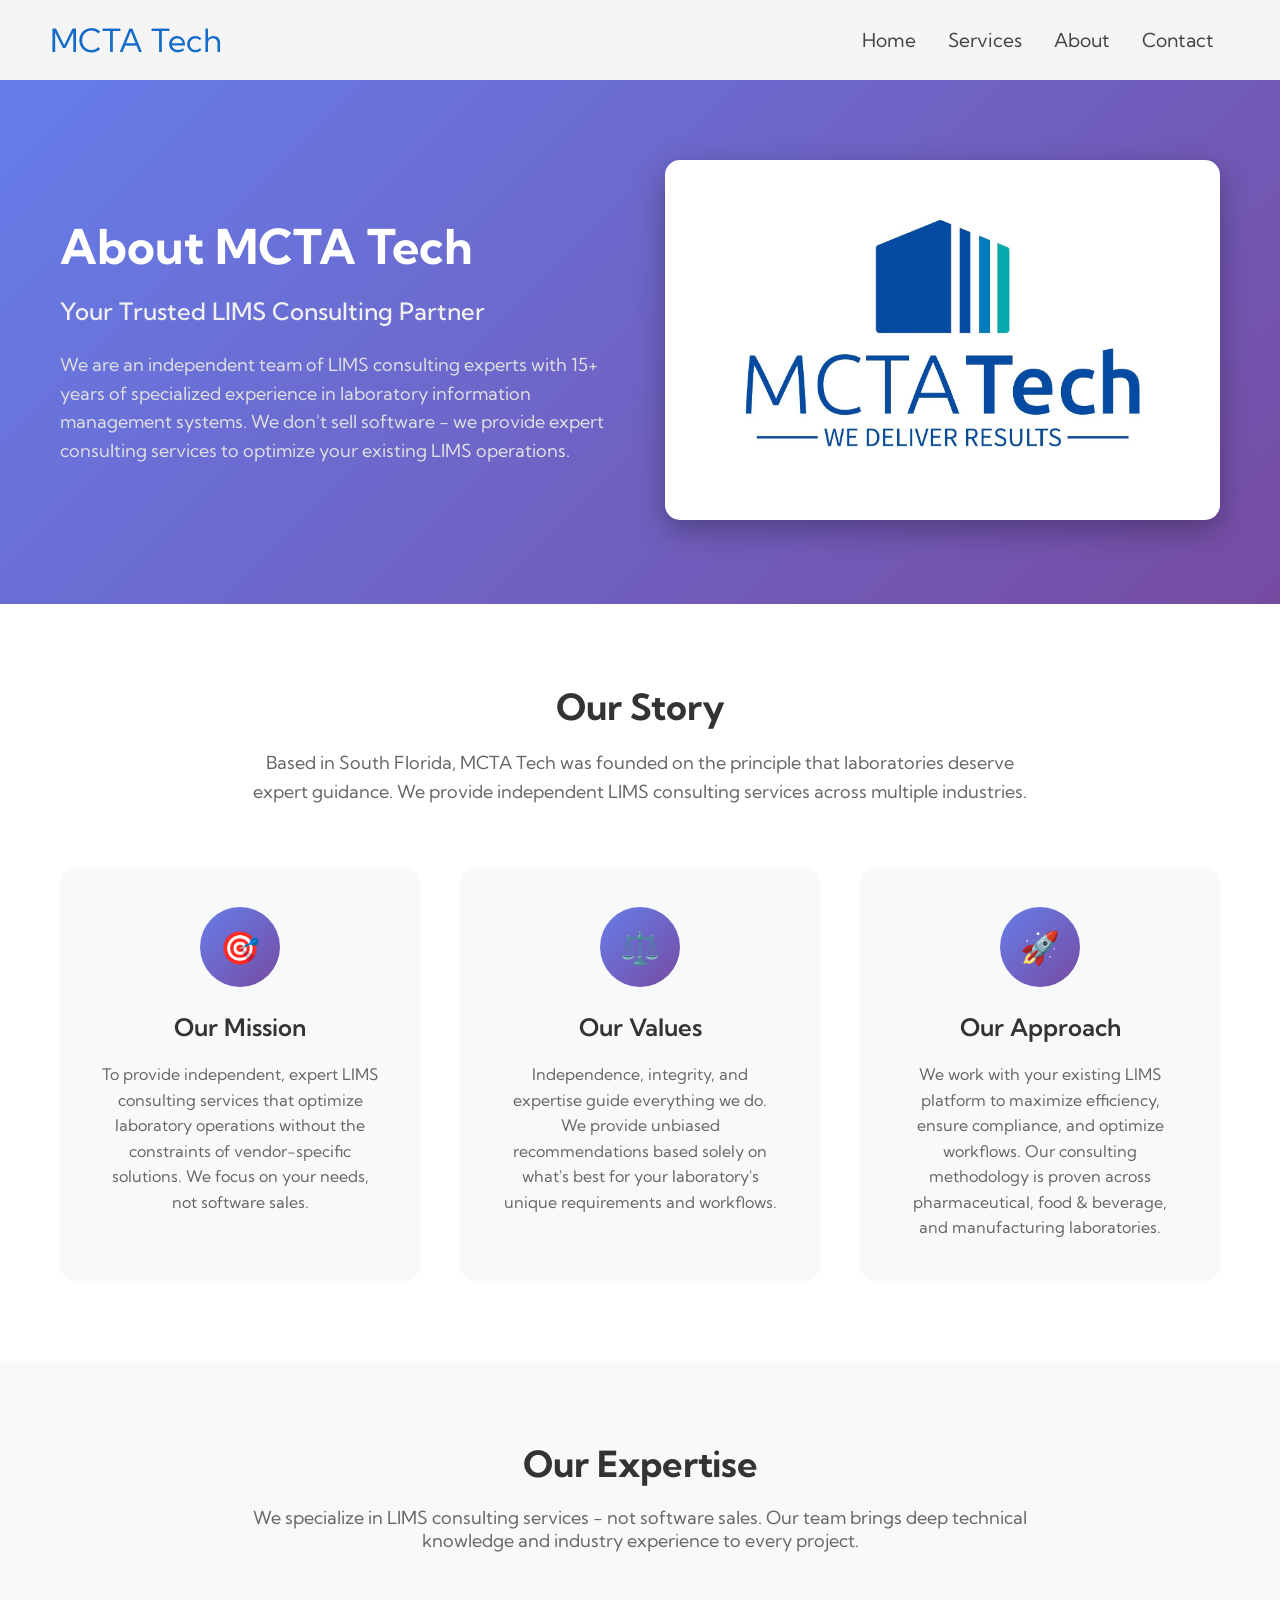
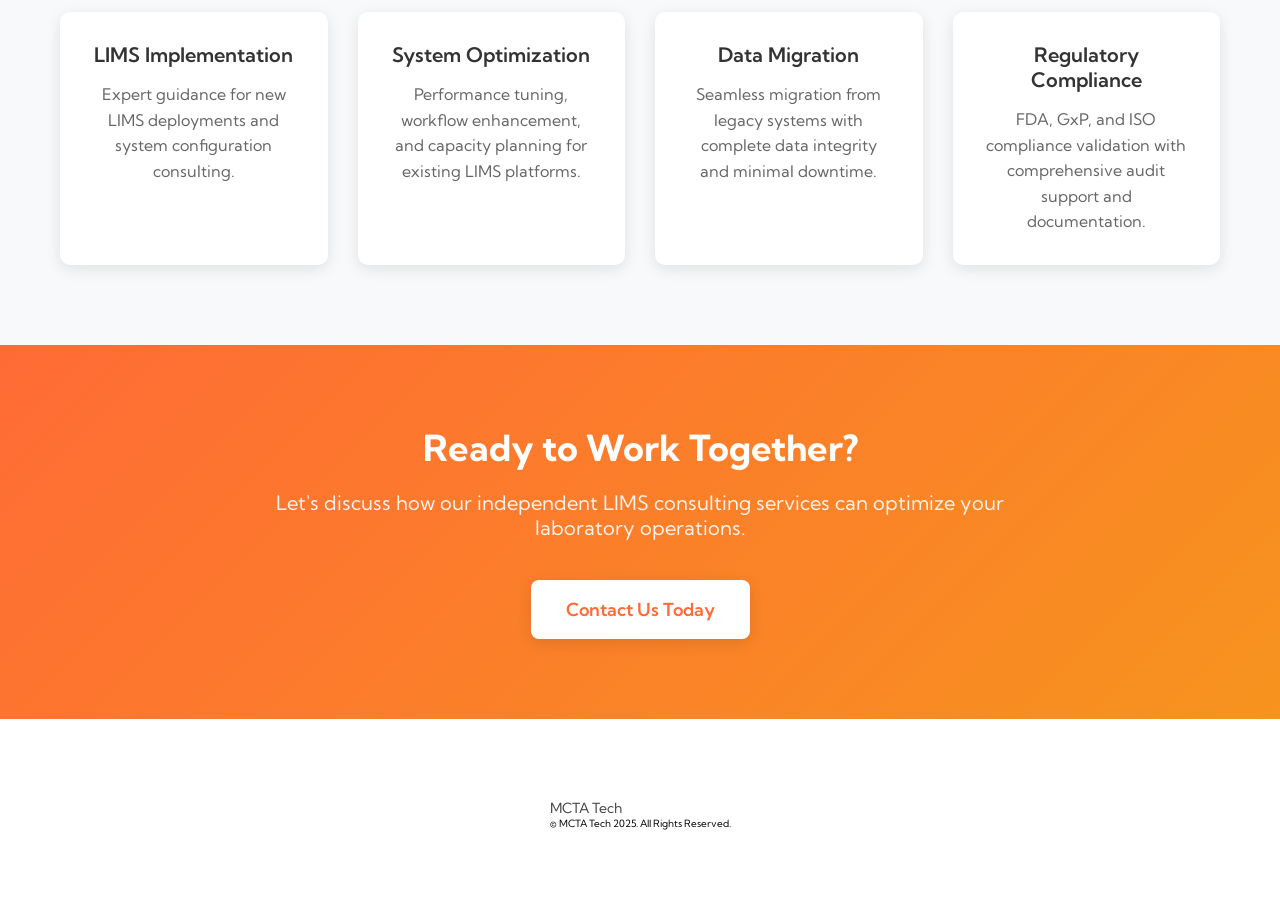
==== commit 0ffc63a1: "Remove vendor lock-in reference from about section" ====
--- a/aboutus.html
+++ b/aboutus.html
@@ -65,7 +65,7 @@
                 <div style="text-align: center; margin-bottom: 60px;">
                     <h2 style="font-size: 36px; color: #333; margin-bottom: 20px; font-weight: 700;">Our Story</h2>
                     <p style="font-size: 18px; color: #666; max-width: 800px; margin: 0 auto; line-height: 1.6;">
-                        Based in South Florida, MCTA Tech was founded on the principle that laboratories deserve expert guidance without vendor lock-in. We provide independent LIMS consulting services across multiple industries.
+                        Based in South Florida, MCTA Tech was founded on the principle that laboratories deserve expert guidance. We provide independent LIMS consulting services across multiple industries.
                     </p>
                 </div>
                 
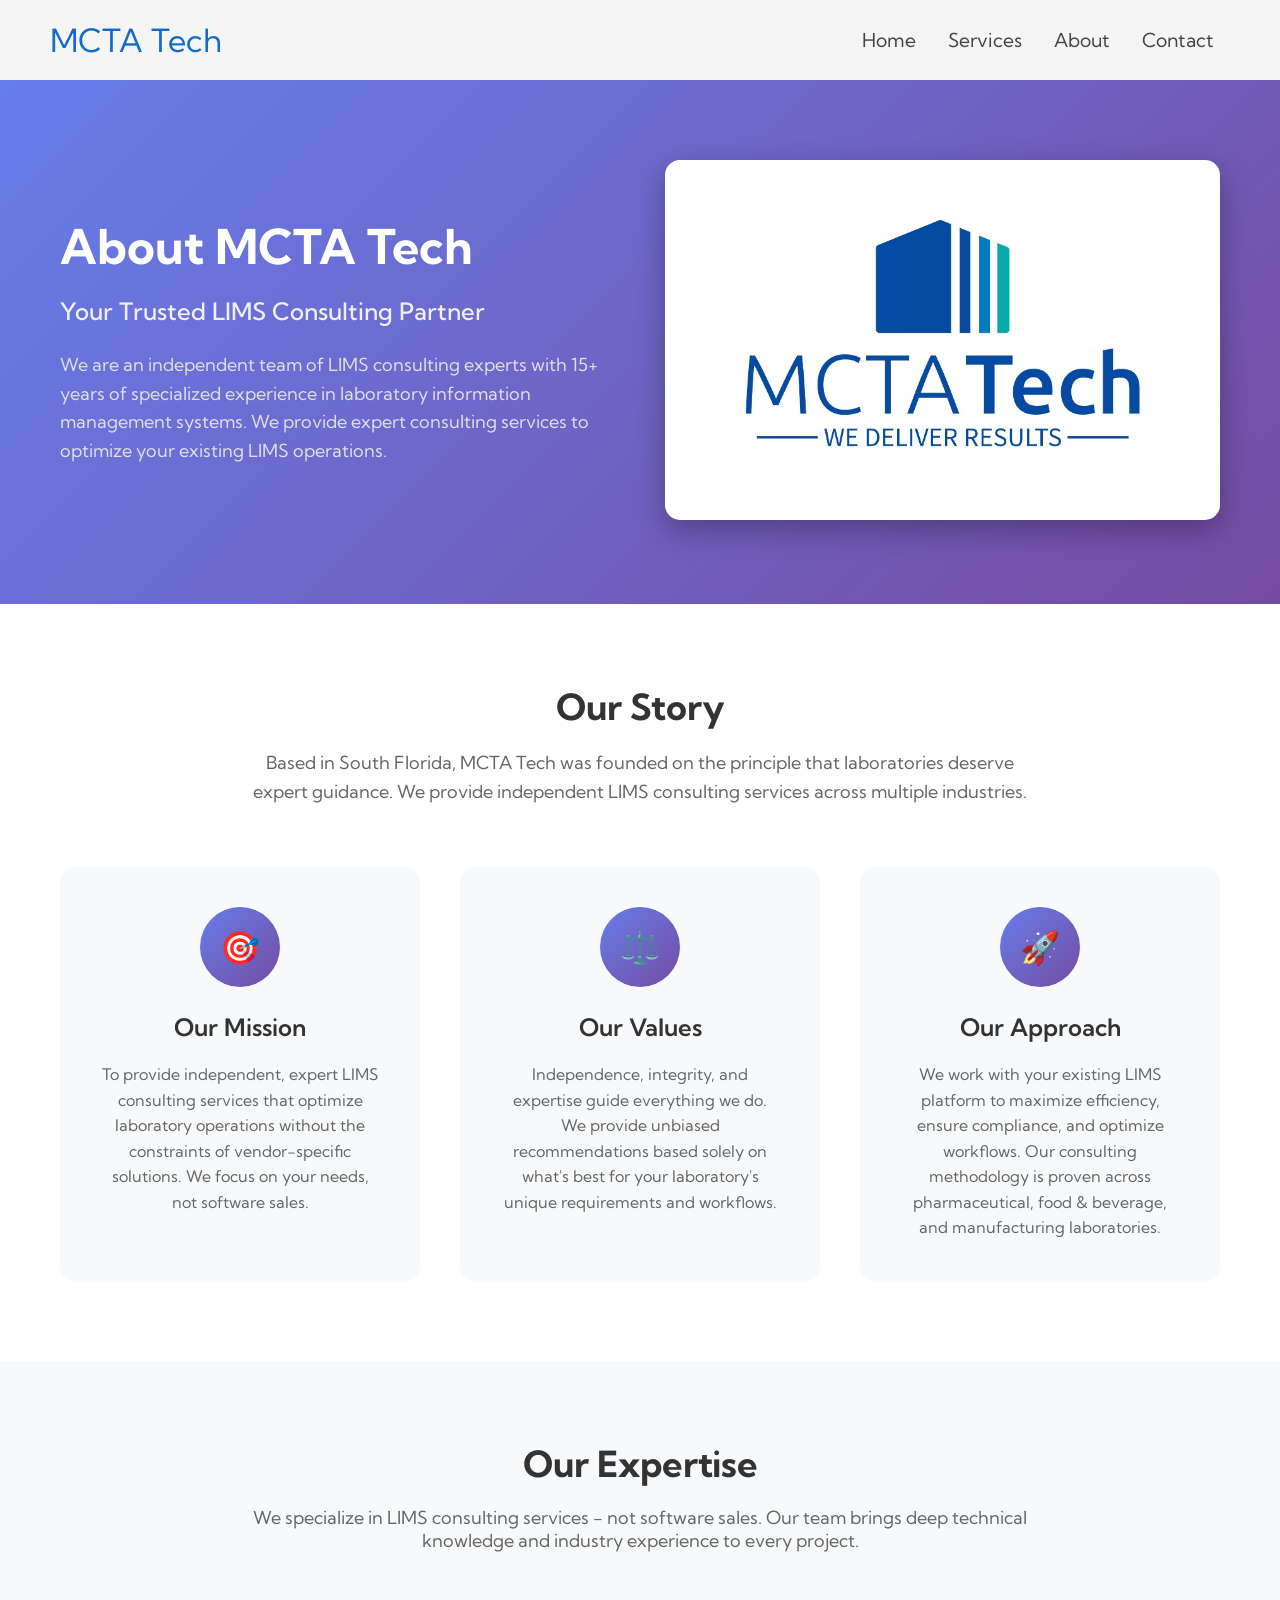
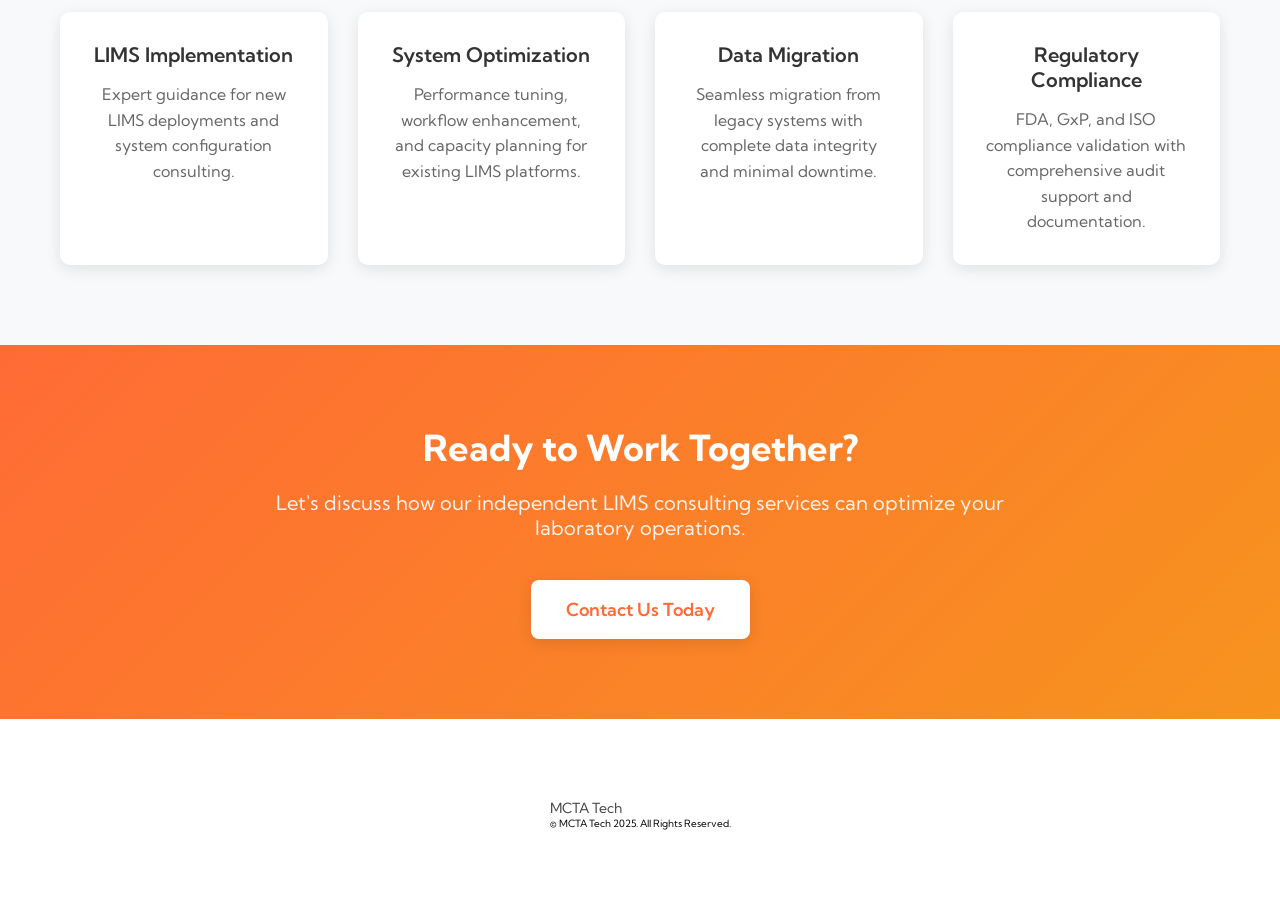
==== commit 297e574a: "Update copy text and expand STARLIMS technical expertise" ====
--- a/aboutus.html
+++ b/aboutus.html
@@ -50,7 +50,7 @@
                     <h1 style="font-size: 48px; font-weight: 700; margin-bottom: 20px; line-height: 1.2;">About MCTA Tech</h1>
                     <h2 style="font-size: 24px; font-weight: 500; margin-bottom: 25px; color: #f0f0f0;">Your Trusted LIMS Consulting Partner</h2>
                     <p style="font-size: 18px; line-height: 1.6; color: #e0e0e0;">
-                        We are an independent team of LIMS consulting experts with 15+ years of specialized experience in laboratory information management systems. We don't sell software - we provide expert consulting services to optimize your existing LIMS operations.
+                        We are an independent team of LIMS consulting experts with 15+ years of specialized experience in laboratory information management systems. We provide expert consulting services to optimize your existing LIMS operations.
                     </p>
                 </div>
                 <div style="text-align: center;">
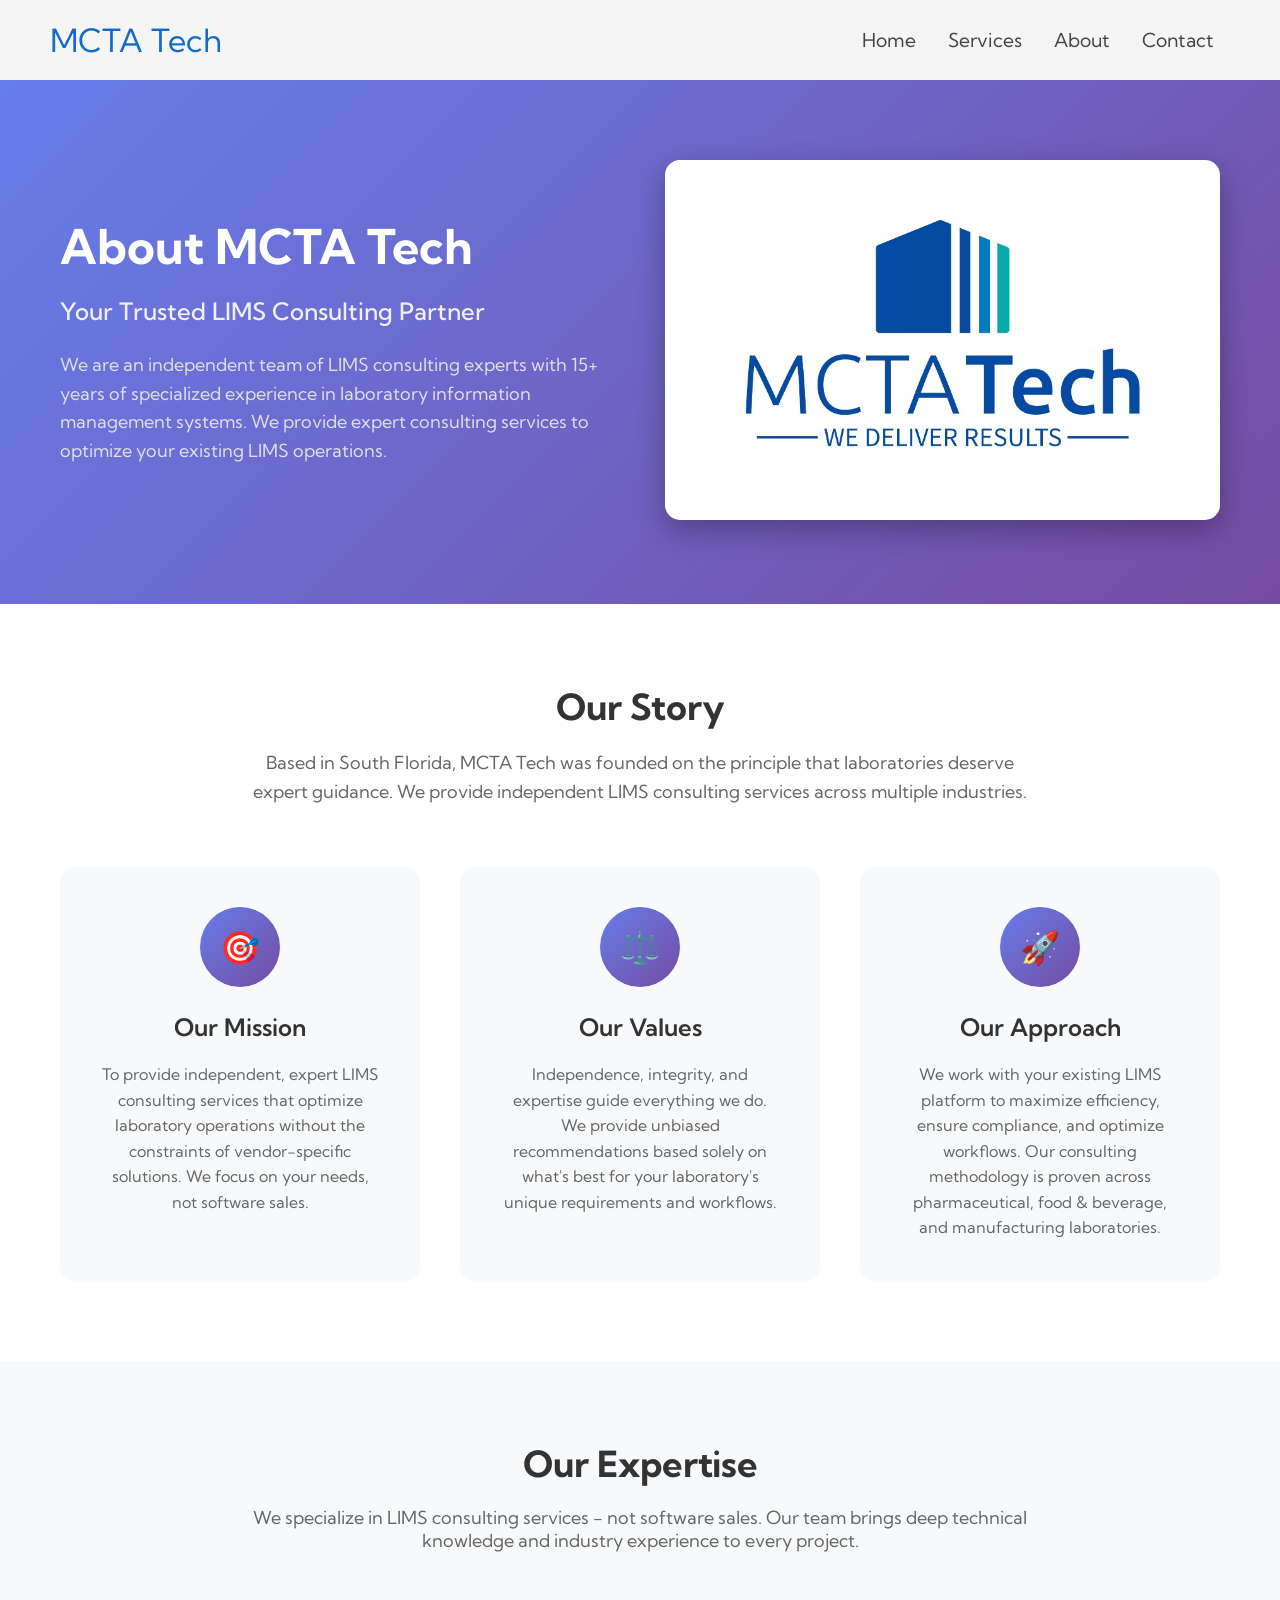
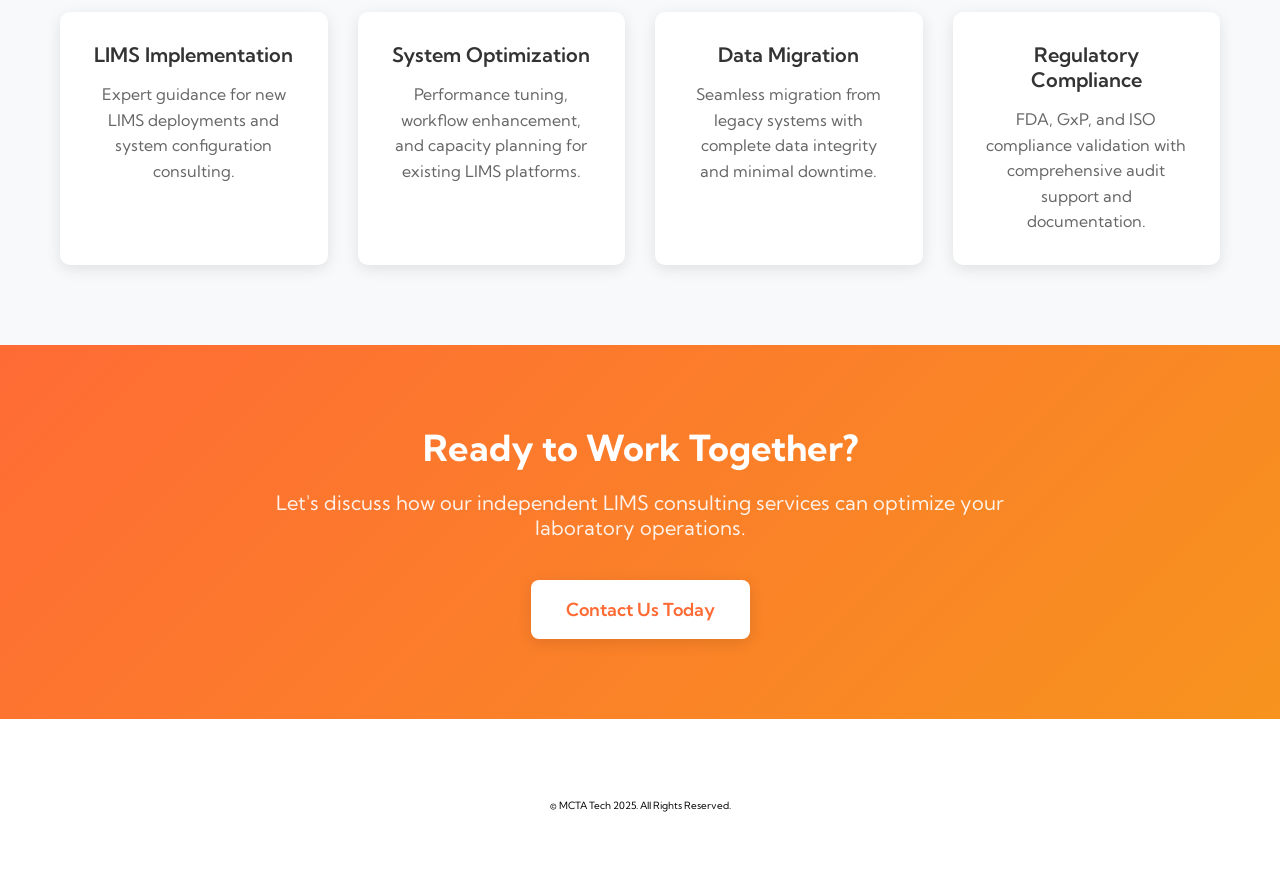
==== commit 425fb584: "Remove footer logo text" ====
--- a/aboutus.html
+++ b/aboutus.html
@@ -153,8 +153,6 @@
             <div class="social__media">
                 <div class="social__media--wrap">
                     <div class="footer__logo">
-                        <a href="index.html" id="footer__logo" style="font-size: 14px;"><i class=
-                        "fas faa-gem"></i>MCTA Tech</a>
                     </div>
                     <p class="website__right" style="font-size: 10px;">&copy; MCTA Tech 2025. All Rights Reserved.</p>
                 </div>
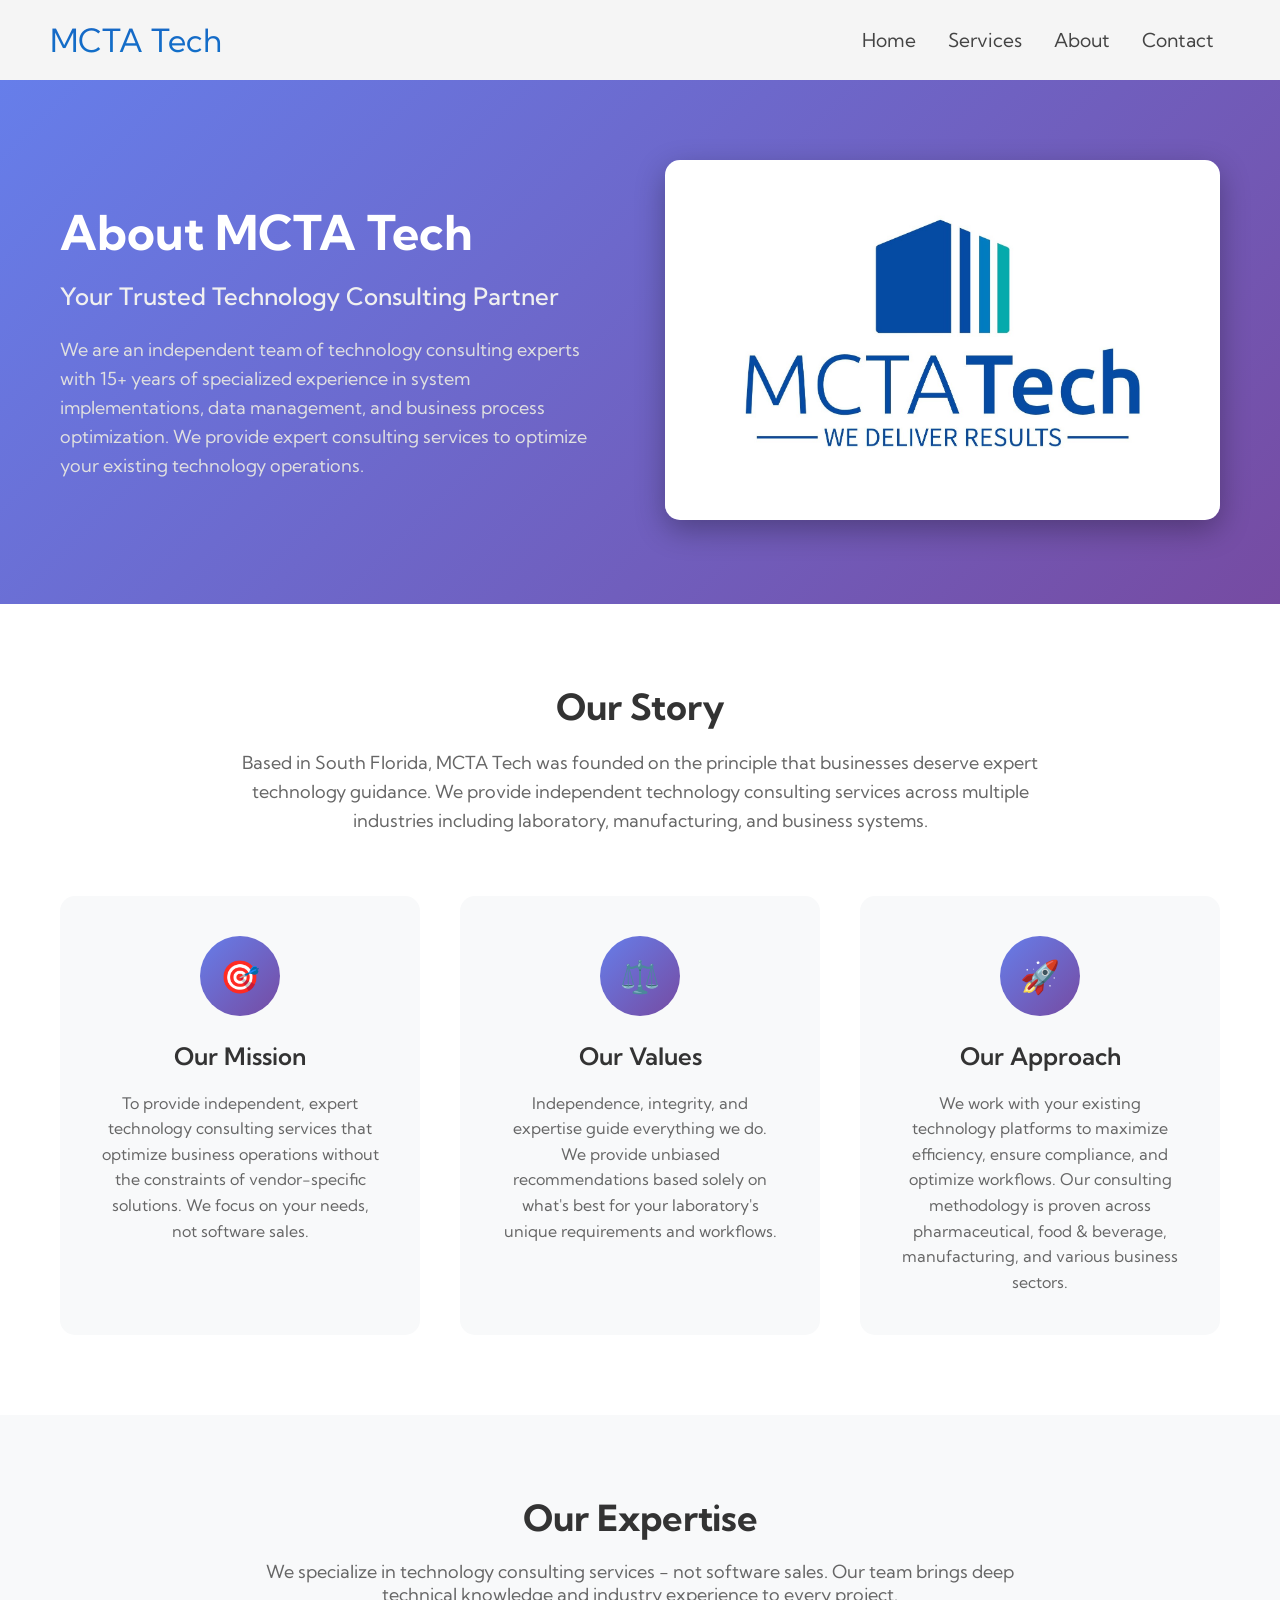
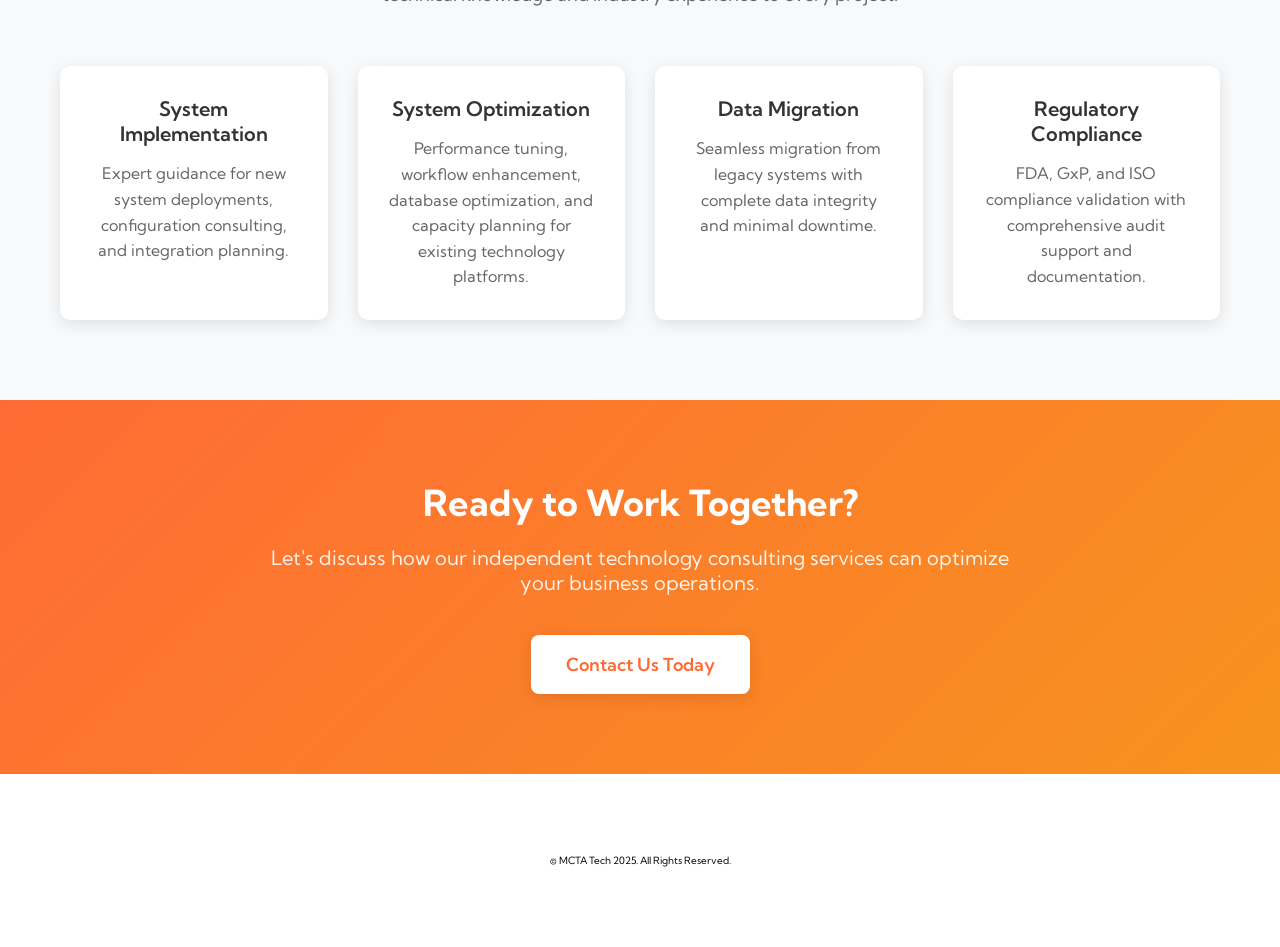
==== commit 94958915: "Transform site from LIMS-centric to broader technology consulting - Updated homepage, services, and " ====
--- a/aboutus.html
+++ b/aboutus.html
@@ -3,9 +3,9 @@
     <head>
         <meta charset="UTF-8" />
         <meta name="viewport" content="width=device-width, initial-scale=1.0, user-scalable=no">
-        <meta name="description" content="LIMS consulting experts with 15+ years experience. We provide implementation, optimization, and regulatory compliance services for laboratory information management systems.">
-        <meta name="keywords" content="LIMS consulting, STARLIMS, laboratory software consultant, LIMS implementation, regulatory compliance, laboratory automation">
-        <title>About Us | LIMS Consulting Experts | MCTA Tech</title>
+        <meta name="description" content="Technology consulting experts with 15+ years experience. We provide implementation, optimization, data management, and regulatory compliance services for business and technology systems.">
+        <meta name="keywords" content="technology consulting, system implementation, database consulting, business process optimization, regulatory compliance, data management, laboratory systems">
+        <title>About Us | Technology Consulting Experts | MCTA Tech</title>
         <link rel="stylesheet" href="style.css" />
         <link rel="icon" type="image/png" href="mcico.png">
         <link href="https://fonts.googleapis.com/css2?family=Kumbh+Sans:wght@500;700&display=swap" rel="stylesheet">
@@ -48,9 +48,9 @@
             <div style="max-width: 1200px; margin: 0 auto; padding: 0 20px; display: grid; grid-template-columns: 1fr 1fr; gap: 50px; align-items: center;">
                 <div>
                     <h1 style="font-size: 48px; font-weight: 700; margin-bottom: 20px; line-height: 1.2;">About MCTA Tech</h1>
-                    <h2 style="font-size: 24px; font-weight: 500; margin-bottom: 25px; color: #f0f0f0;">Your Trusted LIMS Consulting Partner</h2>
+                    <h2 style="font-size: 24px; font-weight: 500; margin-bottom: 25px; color: #f0f0f0;">Your Trusted Technology Consulting Partner</h2>
                     <p style="font-size: 18px; line-height: 1.6; color: #e0e0e0;">
-                        We are an independent team of LIMS consulting experts with 15+ years of specialized experience in laboratory information management systems. We provide expert consulting services to optimize your existing LIMS operations.
+                        We are an independent team of technology consulting experts with 15+ years of specialized experience in system implementations, data management, and business process optimization. We provide expert consulting services to optimize your existing technology operations.
                     </p>
                 </div>
                 <div style="text-align: center;">
@@ -65,7 +65,7 @@
                 <div style="text-align: center; margin-bottom: 60px;">
                     <h2 style="font-size: 36px; color: #333; margin-bottom: 20px; font-weight: 700;">Our Story</h2>
                     <p style="font-size: 18px; color: #666; max-width: 800px; margin: 0 auto; line-height: 1.6;">
-                        Based in South Florida, MCTA Tech was founded on the principle that laboratories deserve expert guidance. We provide independent LIMS consulting services across multiple industries.
+                        Based in South Florida, MCTA Tech was founded on the principle that businesses deserve expert technology guidance. We provide independent technology consulting services across multiple industries including laboratory, manufacturing, and business systems.
                     </p>
                 </div>
                 
@@ -76,7 +76,7 @@
                         </div>
                         <h3 style="font-size: 24px; color: #333; margin-bottom: 20px; font-weight: 600;">Our Mission</h3>
                         <p style="color: #666; line-height: 1.6;">
-                            To provide independent, expert LIMS consulting services that optimize laboratory operations without the constraints of vendor-specific solutions. We focus on your needs, not software sales.
+                            To provide independent, expert technology consulting services that optimize business operations without the constraints of vendor-specific solutions. We focus on your needs, not software sales.
                         </p>
                     </div>
                     
@@ -96,7 +96,7 @@
                         </div>
                         <h3 style="font-size: 24px; color: #333; margin-bottom: 20px; font-weight: 600;">Our Approach</h3>
                         <p style="color: #666; line-height: 1.6;">
-                            We work with your existing LIMS platform to maximize efficiency, ensure compliance, and optimize workflows. Our consulting methodology is proven across pharmaceutical, food & beverage, and manufacturing laboratories.
+                            We work with your existing technology platforms to maximize efficiency, ensure compliance, and optimize workflows. Our consulting methodology is proven across pharmaceutical, food & beverage, manufacturing, and various business sectors.
                         </p>
                     </div>
                 </div>
@@ -108,18 +108,18 @@
             <div style="max-width: 1200px; margin: 0 auto; padding: 0 20px; text-align: center;">
                 <h2 style="font-size: 36px; color: #333; margin-bottom: 20px; font-weight: 700;">Our Expertise</h2>
                 <p style="font-size: 18px; color: #666; margin-bottom: 60px; max-width: 800px; margin-left: auto; margin-right: auto;">
-                    We specialize in LIMS consulting services - not software sales. Our team brings deep technical knowledge and industry experience to every project.
+                    We specialize in technology consulting services - not software sales. Our team brings deep technical knowledge and industry experience to every project.
                 </p>
                 
                 <div style="display: grid; grid-template-columns: repeat(auto-fit, minmax(250px, 1fr)); gap: 30px;">
                     <div style="background: white; padding: 30px; border-radius: 10px; box-shadow: 0 4px 15px rgba(0,0,0,0.1);">
-                        <h4 style="font-size: 20px; color: #333; margin-bottom: 15px; font-weight: 600;">LIMS Implementation</h4>
-                        <p style="color: #666; line-height: 1.6;">Expert guidance for new LIMS deployments and system configuration consulting.</p>
+                        <h4 style="font-size: 20px; color: #333; margin-bottom: 15px; font-weight: 600;">System Implementation</h4>
+                        <p style="color: #666; line-height: 1.6;">Expert guidance for new system deployments, configuration consulting, and integration planning.</p>
                     </div>
                     
                     <div style="background: white; padding: 30px; border-radius: 10px; box-shadow: 0 4px 15px rgba(0,0,0,0.1);">
                         <h4 style="font-size: 20px; color: #333; margin-bottom: 15px; font-weight: 600;">System Optimization</h4>
-                        <p style="color: #666; line-height: 1.6;">Performance tuning, workflow enhancement, and capacity planning for existing LIMS platforms.</p>
+                        <p style="color: #666; line-height: 1.6;">Performance tuning, workflow enhancement, database optimization, and capacity planning for existing technology platforms.</p>
                     </div>
                     
                     <div style="background: white; padding: 30px; border-radius: 10px; box-shadow: 0 4px 15px rgba(0,0,0,0.1);">
@@ -140,7 +140,7 @@
             <div style="max-width: 800px; margin: 0 auto; padding: 0 20px;">
                 <h2 style="font-size: 36px; margin-bottom: 20px; font-weight: 700;">Ready to Work Together?</h2>
                 <p style="font-size: 20px; margin-bottom: 40px; opacity: 0.9;">
-                    Let's discuss how our independent LIMS consulting services can optimize your laboratory operations.
+                    Let's discuss how our independent technology consulting services can optimize your business operations.
                 </p>
                 <button style="background: white; color: #ff6b35; border: none; padding: 18px 35px; border-radius: 8px; font-size: 18px; font-weight: 600; cursor: pointer; transition: all 0.3s; box-shadow: 0 4px 15px rgba(0,0,0,0.1);">
                     <a href="contact.html" style="color: #ff6b35; text-decoration: none;">Contact Us Today</a>
